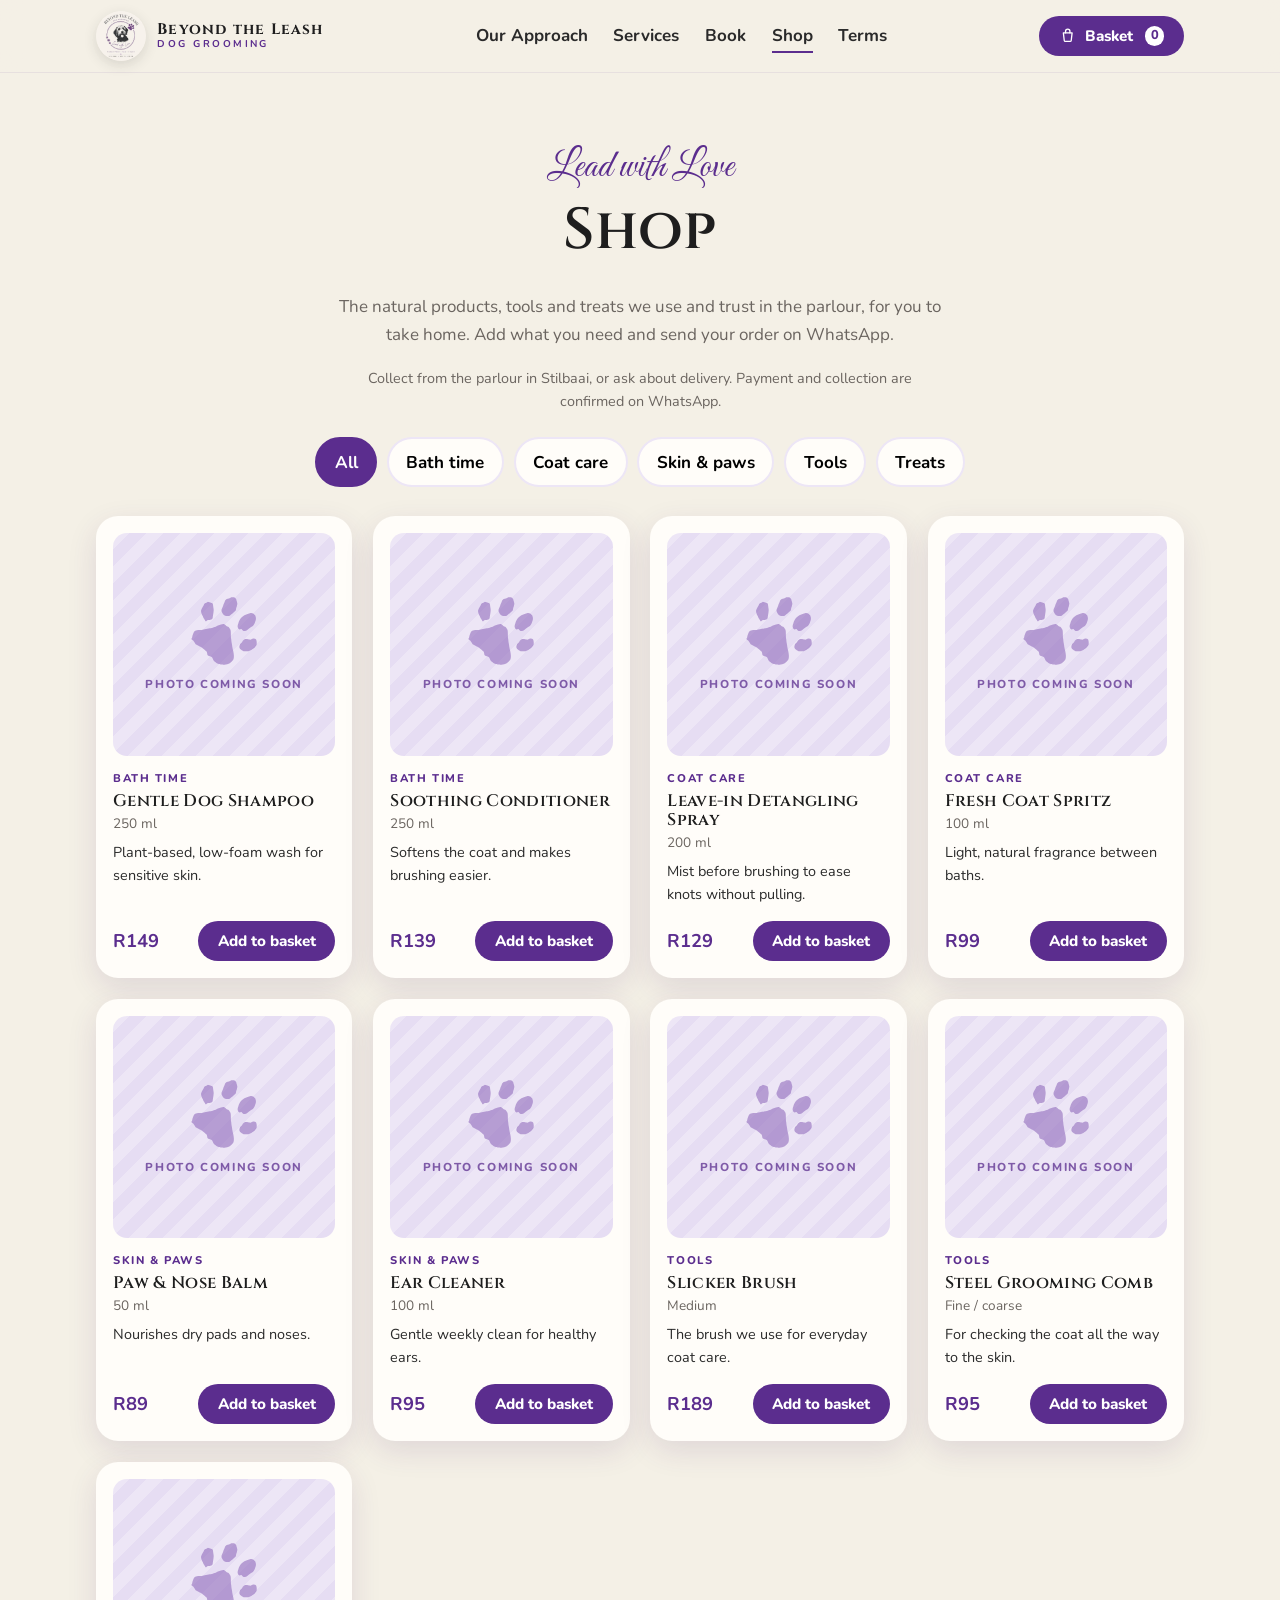
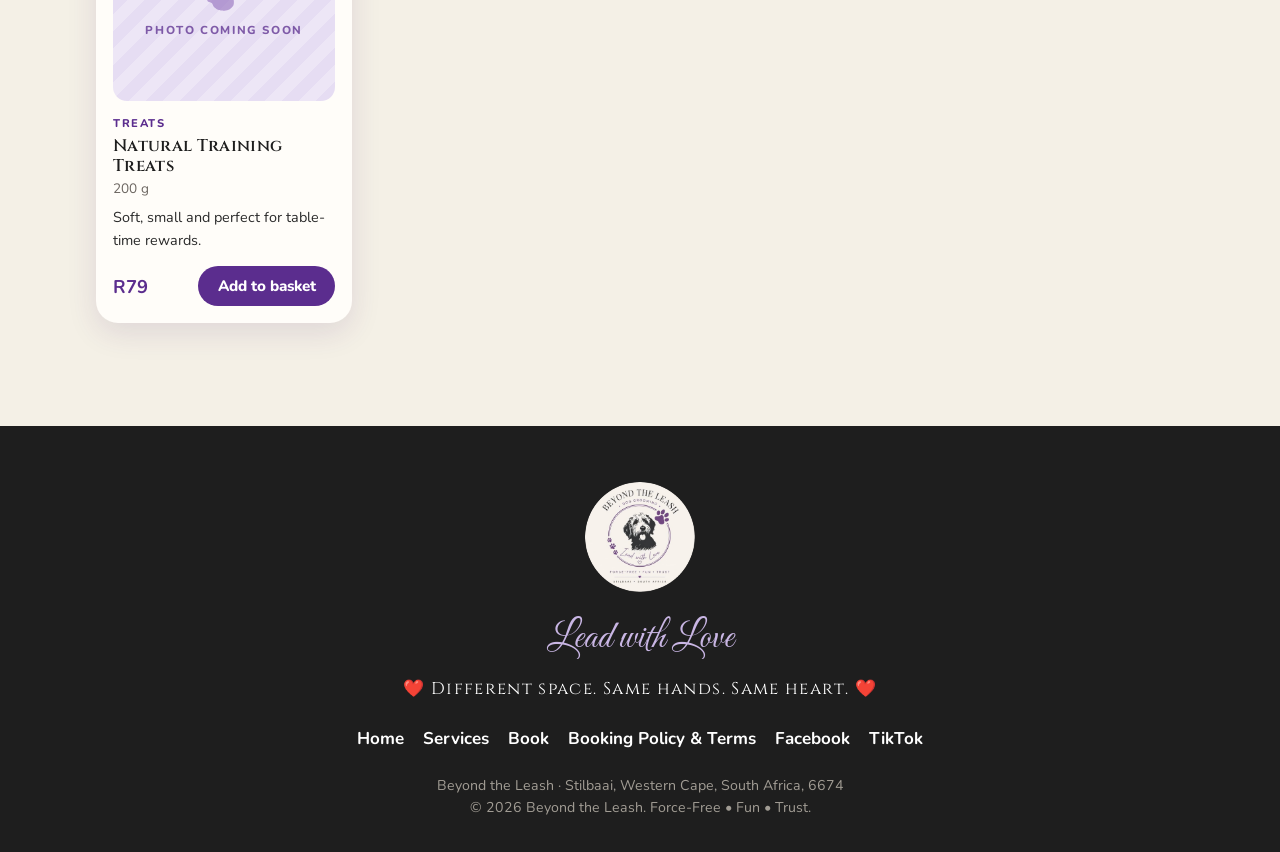
==== catalog.html @ cada65bc "Add a product catalog page with basket and WhatsApp ordering New catalog.html with category filters," ====
<!doctype html>
<html lang="en">
<head>
  <meta charset="utf-8">
  <meta name="viewport" content="width=device-width, initial-scale=1">
  <title>Shop | Beyond the Leash</title>
  <meta name="description" content="Natural grooming products, tools and treats from Beyond the Leash in Stilbaai. Order on WhatsApp.">
  <meta name="theme-color" content="#5B2D8E">
  <link rel="icon" href="assets/favicon.svg" type="image/svg+xml">
  <link rel="preconnect" href="https://fonts.googleapis.com">
  <link rel="preconnect" href="https://fonts.gstatic.com" crossorigin>
  <link href="https://fonts.googleapis.com/css2?family=Cinzel:wght@600;700&family=Great+Vibes&family=Nunito:wght@600;700;800&display=swap" rel="stylesheet">
  <link rel="stylesheet" href="css/styles.css">
</head>
<body>

<header class="site-header">
  <div class="container">
    <nav class="nav" aria-label="Main">
      <a class="brand" href="index.html">
        <img src="assets/logo.png" alt="Beyond the Leash logo" width="50" height="50">
        <span>Beyond the Leash<small>Dog Grooming</small></span>
      </a>
      <ul class="nav-links">
        <li><a href="index.html#approach">Our Approach</a></li>
        <li><a href="index.html#services">Services</a></li>
        <li><a href="index.html#book">Book</a></li>
        <li><a href="catalog.html" class="active">Shop</a></li>
        <li><a href="terms.html">Terms</a></li>
      </ul>
      <button class="btn btn-primary btn-sm nav-cta basket-btn" type="button" data-open-basket>
        <span data-icon="basket"></span> Basket <span class="count" data-basket-count>0</span>
      </button>
      <button class="nav-toggle" aria-label="Open menu" aria-expanded="false" aria-controls="mobile-menu"><span></span><span></span><span></span></button>
    </nav>
    <div class="mobile-menu" id="mobile-menu">
      <a href="index.html#approach">Our Approach</a>
      <a href="index.html#services">Services</a>
      <a href="index.html#book">Book a groom</a>
      <a href="catalog.html">Shop</a>
      <a href="terms.html">Booking Policy &amp; Terms</a>
      <a class="btn btn-wa" data-wa-link href="#">WhatsApp us</a>
    </div>
  </div>
</header>

<main>
  <section class="terms-hero">
    <div class="container">
      <span class="script">Lead with Love</span>
      <h1>Shop</h1>
      <p style="max-width:620px;margin:0 auto 1.2rem;color:var(--muted)">The natural products, tools and treats we use and trust in the parlour, for you to take home. Add what you need and send your order on WhatsApp.</p>
      <p class="shop-note" data-shop-note></p>
    </div>
  </section>

  <section class="section" style="padding-top:0" id="shop">
    <div class="container">
      <div class="chips cat-chips" id="cat-chips" role="tablist" aria-label="Categories"></div>
      <div class="products-grid" id="products-grid"></div>
    </div>
  </section>
</main>

<footer class="site-footer">
  <div class="container">
    <img src="assets/logo.png" alt="" width="110" height="110">
    <div class="script">Lead with Love</div>
    <p class="heart-line">❤️ Different space. Same hands. Same heart. ❤️</p>
    <nav aria-label="Footer">
      <a href="index.html">Home</a>
      <a href="index.html#services">Services</a>
      <a href="index.html#book">Book</a>
      <a href="terms.html">Booking Policy &amp; Terms</a>
      <a data-fb-link href="#" target="_blank" rel="noopener">Facebook</a>
      <a data-tiktok-link href="#" target="_blank" rel="noopener">TikTok</a>
    </nav>
    <small>Beyond the Leash · <span data-town></span></small>
    <small>© <span data-year></span> Beyond the Leash. Force-Free • Fun • Trust.</small>
  </div>
</footer>

<!-- Basket bar (mobile) and drawer -->
<button class="basket-bar" type="button" data-open-basket hidden>
  <span><span data-icon="basket"></span> <b data-basket-count>0</b> in basket</span>
  <span data-basket-total>R0</span>
</button>
<div class="drawer-backdrop" data-close-basket hidden></div>
<aside class="drawer" id="basket" aria-label="Your basket" hidden>
  <div class="drawer-head">
    <h3>Your basket</h3>
    <button class="btn btn-ghost btn-sm" type="button" data-close-basket aria-label="Close basket">Close</button>
  </div>
  <div class="drawer-body" id="basket-lines"></div>
  <div class="drawer-foot">
    <div class="total-row"><span>Total</span><b data-basket-total>R0</b></div>
    <p class="shop-note" data-shop-note></p>
    <a class="btn btn-wa" id="order-wa" href="#" target="_blank" rel="noopener"><span data-icon="whatsapp"></span> Order on WhatsApp</a>
    <button class="btn btn-ghost btn-sm" type="button" id="clear-basket">Empty basket</button>
  </div>
</aside>
<div class="toast" id="toast" role="status" aria-live="polite"></div>

<script src="js/data.js"></script>
<script src="js/main.js"></script>
<script src="js/catalog.js"></script>
</body>
</html>
---- css/styles.css ----
/* ==========================================================================
   Beyond the Leash - styles
   Palette and type are taken from the logo: cream, charcoal, deep purple.
   ========================================================================== */

:root {
  --cream: #F4F0E6;
  --cream-deep: #EAE3D3;
  --white: #FFFDF9;
  --charcoal: #1E1E1E;
  --ink: #2A2A2A;
  --muted: #6B6560;
  --purple: #5B2D8E;
  --purple-dark: #46216F;
  --purple-soft: #8A62B8;
  --lavender: #C9B6E4;
  --lavender-light: #EDE6F6;
  --whatsapp: #25D366;
  --whatsapp-dark: #1DA851;
  --shadow: 0 10px 30px rgba(70, 33, 111, 0.12);
  --shadow-lg: 0 24px 60px rgba(70, 33, 111, 0.18);
  --radius: 22px;
  --radius-sm: 14px;
  --font-serif: 'Cinzel', Georgia, serif;
  --font-script: 'Great Vibes', cursive;
  --font-body: 'Nunito', system-ui, sans-serif;
  --gutter: 16px;
  --max: 1120px;
}

*, *::before, *::after { box-sizing: border-box; }
html { scroll-behavior: smooth; -webkit-text-size-adjust: 100%; }
body {
  margin: 0;
  background: var(--cream);
  color: var(--ink);
  font-family: var(--font-body);
  font-size: 17px;
  line-height: 1.6;
  overflow-x: hidden;
}
img { max-width: 100%; display: block; }
a { color: var(--purple); }
button { font: inherit; cursor: pointer; }
input, select, textarea { font: inherit; }
:focus-visible { outline: 3px solid var(--purple-soft); outline-offset: 3px; border-radius: 6px; }
.sr-only { position: absolute; width: 1px; height: 1px; padding: 0; margin: -1px; overflow: hidden; clip: rect(0,0,0,0); white-space: nowrap; border: 0; }

h1, h2, h3, h4 { font-family: var(--font-serif); color: var(--charcoal); line-height: 1.15; margin: 0 0 .5em; font-weight: 600; letter-spacing: .02em; }
h1 { font-size: clamp(2rem, 5.5vw, 3.6rem); }
h2 { font-size: clamp(1.6rem, 3.6vw, 2.4rem); }
h3 { font-size: 1.25rem; }
p { margin: 0 0 1em; }
.script { font-family: var(--font-script); color: var(--purple); font-weight: 400; letter-spacing: 0; }
.eyebrow { display: inline-flex; align-items: center; gap: .5rem; text-transform: uppercase; letter-spacing: .18em; font-size: .78rem; font-weight: 800; color: var(--purple); margin-bottom: .75rem; }
.eyebrow::before { content: ''; width: 18px; height: 18px; background: url("data:image/svg+xml,%3Csvg xmlns='http://www.w3.org/2000/svg' viewBox='0 0 64 64'%3E%3Cpath fill='%235B2D8E' d='M31.1 61.9C31.0 61.9 30.3 61.8 29.3 61.8C27.8 61.7 27.6 61.6 26.8 61.2C25.8 60.8 24.9 60.1 23.6 59.0C22.8 58.3 22.7 58.1 22.2 57.1C21.9 56.4 21.6 55.7 21.3 55.4C20.8 54.9 20.7 54.8 19.4 54.4C17.3 53.8 17.3 53.8 17.0 51.8C16.9 51.2 16.7 50.6 16.7 50.4C16.6 50.3 16.3 50.0 15.9 49.7C15.5 49.5 15.2 49.1 15.1 49.0C15.1 48.9 14.5 48.4 13.9 47.9C13.3 47.5 12.6 46.9 12.3 46.6C12.1 46.4 11.5 46.1 11.1 45.9C10.7 45.8 10.1 45.5 9.7 45.3C9.3 45.0 8.5 44.6 8.0 44.4C6.8 43.8 6.9 43.8 5.1 41.0C4.8 40.5 4.5 40.3 3.9 39.9C2.9 39.4 2.9 39.2 3.3 38.5C3.5 38.2 3.7 37.7 3.8 37.0C3.9 36.4 4.3 35.3 4.6 34.5C5.7 31.7 6.5 31.3 10.4 31.2C11.7 31.2 12.2 31.1 12.7 30.9C13.4 30.7 18.3 29.7 20.2 29.5C20.7 29.4 21.5 29.2 22.0 29.0C22.5 28.8 23.3 28.6 23.8 28.4C24.4 28.3 24.9 28.1 25.3 27.8C26.1 27.3 27.0 26.9 28.0 26.7C28.4 26.6 29.0 26.3 29.3 26.2C30.0 25.8 31.1 25.6 31.7 25.7C31.9 25.8 32.3 26.0 32.7 26.3C34.0 27.5 34.4 27.8 35.0 28.1C36.1 28.5 36.0 28.4 37.5 30.4C38.0 31.1 38.1 32.1 38.1 35.1C38.1 37.1 38.2 38.1 38.3 38.6C38.4 39.0 38.5 39.6 38.5 39.9C38.5 40.2 38.6 41.0 38.7 41.7C38.8 42.3 39.1 43.7 39.2 44.7C39.3 45.7 39.6 47.3 39.8 48.2C40.5 50.9 40.8 52.7 40.8 54.4C40.8 56.8 40.3 57.8 38.7 59.4C37.6 60.5 36.8 60.9 34.9 61.5C34.0 61.8 33.3 61.9 32.4 62.0C31.7 62.0 31.1 62.0 31.1 61.9ZM49.4 49.9C48.7 49.7 46.9 48.6 46.4 48.0C45.6 47.1 45.5 46.3 45.8 45.0C46.2 43.7 46.5 43.1 47.2 42.7C47.7 42.3 47.9 42.1 48.2 41.5C48.6 40.7 49.6 39.6 50.3 39.3C50.8 39.0 52.2 39.0 52.7 39.2C52.8 39.3 53.5 39.5 54.1 39.5C54.7 39.5 55.4 39.6 55.6 39.7C55.9 39.7 56.0 39.7 56.4 39.4C57.1 38.8 58.0 38.6 59.3 38.9C60.6 39.2 61.0 39.9 61.1 42.3C61.1 43.8 61.1 44.0 60.9 44.5C60.5 45.4 59.2 46.9 58.2 47.6C57.8 47.9 57.0 48.4 56.6 48.7C55.7 49.2 54.8 49.7 53.9 49.9C52.9 50.1 50.0 50.1 49.4 49.9ZM49.5 31.9C49.3 31.8 48.7 31.4 48.3 31.0C47.9 30.6 47.5 30.3 47.4 30.3C47.3 30.3 47.0 30.4 46.7 30.5C45.9 30.7 45.4 30.6 44.8 29.9C44.3 29.3 44.1 28.7 44.1 28.1C44.1 27.5 44.3 26.3 44.6 25.6C44.8 25.2 45.0 24.6 45.0 24.3C45.2 23.4 46.8 20.7 47.3 20.3C47.6 20.0 48.0 19.7 48.3 19.4C49.6 18.3 50.7 17.6 51.8 17.3C52.4 17.1 53.5 16.7 54.3 16.4C55.5 15.9 55.8 15.9 56.3 15.9C57.5 16.0 59.2 17.1 59.7 18.1C60.5 19.7 60.6 21.5 60.1 22.6C60.0 23.0 59.7 23.7 59.6 24.2C59.2 25.7 58.0 27.5 56.9 28.1C55.6 29.0 53.4 30.5 52.7 31.0C51.9 31.6 50.9 32.1 50.2 32.1C50.0 32.1 49.7 32.0 49.5 31.9ZM15.5 23.3C15.4 23.2 15.2 22.9 15.1 22.5C14.9 22.1 14.6 21.6 14.5 21.3C14.3 21.1 13.9 20.4 13.6 19.9C13.4 19.4 13.0 18.6 12.8 18.3C12.1 17.1 11.7 15.5 11.6 14.5C11.6 13.6 11.7 13.5 12.1 12.4C12.4 11.8 12.9 10.8 13.3 10.2C13.7 9.7 14.1 8.9 14.2 8.5C14.5 7.8 14.6 7.7 15.7 7.2C16.1 7.1 16.7 6.7 17.0 6.5C17.3 6.2 17.6 6.0 17.7 6.0C17.9 6.0 20.2 6.8 21.6 7.3C22.1 7.5 22.2 7.8 22.3 9.4C22.4 10.2 22.6 11.4 22.7 12.1C22.9 13.4 22.9 14.4 22.3 17.8C22.2 18.7 22.0 19.7 22.0 20.0C22.0 20.6 21.7 21.2 21.2 21.6C20.6 22.0 19.4 22.3 18.5 22.3C17.4 22.3 16.9 22.5 16.5 23.0C16.1 23.4 15.8 23.5 15.5 23.3ZM33.0 18.4C32.5 18.2 31.9 18.0 31.8 17.8C31.2 17.2 30.3 15.7 30.0 14.9C29.6 13.6 29.7 12.8 30.4 11.5C30.7 10.8 31.1 9.9 31.3 9.3C31.4 8.7 31.8 7.9 32.0 7.6C32.2 7.2 32.5 6.4 32.7 5.8C32.9 5.0 33.1 4.7 33.4 4.4C34.1 3.7 34.6 3.4 35.4 3.3C35.9 3.2 36.6 2.9 37.4 2.6C38.5 2.0 38.5 2.0 39.8 2.0C41.0 2.0 41.1 2.0 41.7 2.4C42.4 2.8 43.0 3.7 43.0 4.3C43.0 4.5 43.1 5.0 43.3 5.4C43.4 5.8 43.6 6.4 43.7 6.9C43.9 7.6 43.9 7.8 43.6 9.1C43.4 9.9 43.2 10.9 43.0 11.2C42.9 11.6 42.7 12.2 42.7 12.6C42.6 13.0 42.5 13.5 42.4 13.7C42.3 13.8 41.7 14.4 41.0 15.0C40.4 15.5 39.3 16.5 38.6 17.2C37.3 18.5 37.3 18.5 36.5 18.6C35.3 18.8 34.1 18.8 33.0 18.4Z'/%3E%3C/svg%3E") center/contain no-repeat; }

.container { width: 100%; max-width: var(--max); margin: 0 auto; padding: 0 var(--gutter); }
.section { padding: clamp(3.5rem, 8vw, 6.5rem) 0; position: relative; }
.section-head { text-align: center; max-width: 640px; margin: 0 auto 2.5rem; }
.section-head p { color: var(--muted); font-size: 1.05rem; }
.alt { background: var(--white); }
.lav { background: linear-gradient(180deg, var(--lavender-light), var(--cream)); }

/* Buttons */
.btn {
  display: inline-flex; align-items: center; justify-content: center; gap: .55rem;
  padding: .9rem 1.6rem; border-radius: 999px; border: 2px solid transparent;
  font-weight: 800; text-decoration: none; transition: transform .2s, box-shadow .2s, background .2s, color .2s;
  min-height: 48px; line-height: 1.2;
}
.btn:hover { transform: translateY(-2px); box-shadow: var(--shadow); }
.btn:active { transform: translateY(0); }
.btn-primary { background: var(--purple); color: #fff; }
.btn-primary:hover { background: var(--purple-dark); }
.btn-outline { background: transparent; color: var(--purple); border-color: var(--purple); }
.btn-outline:hover { background: var(--lavender-light); }
.btn-wa { background: var(--whatsapp); color: #fff; }
.btn-wa:hover { background: var(--whatsapp-dark); }
.btn-ghost { background: transparent; color: var(--muted); }
.btn-ghost:hover { color: var(--purple); box-shadow: none; background: var(--lavender-light); }
.btn-sm { padding: .55rem 1.1rem; min-height: 40px; font-size: .95rem; }
.btn[disabled] { opacity: .5; cursor: not-allowed; transform: none; box-shadow: none; }
.btn svg { width: 1.15em; height: 1.15em; flex: none; }

/* Header */
.site-header {
  position: sticky; top: 0; z-index: 50;
  background: rgba(244, 240, 230, .88); backdrop-filter: blur(12px); -webkit-backdrop-filter: blur(12px);
  border-bottom: 1px solid rgba(91, 45, 142, .08);
}
.nav { display: flex; align-items: center; justify-content: space-between; gap: 1rem; min-height: 72px; }
.brand { display: flex; align-items: center; gap: .7rem; text-decoration: none; color: var(--charcoal); }
.brand img { width: 50px; height: 50px; border-radius: 50%; box-shadow: 0 4px 14px rgba(0,0,0,.12); }
.brand span { font-family: var(--font-serif); font-weight: 700; font-size: .95rem; letter-spacing: .08em; line-height: 1.1; }
.brand small { display: block; font-family: var(--font-body); font-weight: 700; font-size: .62rem; letter-spacing: .25em; color: var(--purple); text-transform: uppercase; }
.nav-links { display: none; align-items: center; gap: 1.6rem; list-style: none; margin: 0; padding: 0; }
.nav-links a { text-decoration: none; color: var(--ink); font-weight: 700; position: relative; padding: .25rem 0; }
.nav-links a::after { content: ''; position: absolute; left: 0; right: 100%; bottom: -2px; height: 2px; background: var(--purple); transition: right .25s; }
.nav-links a:hover::after, .nav-links a.active::after { right: 0; }
.nav-cta { display: none; }
.nav-toggle { display: inline-flex; flex-direction: column; justify-content: center; gap: 5px; width: 48px; height: 48px; padding: 0 12px; border: 0; background: transparent; border-radius: 12px; }
.nav-toggle span { height: 3px; border-radius: 3px; background: var(--purple); transition: transform .25s, opacity .25s; }
.nav-toggle[aria-expanded="true"] span:nth-child(1) { transform: translateY(8px) rotate(45deg); }
.nav-toggle[aria-expanded="true"] span:nth-child(2) { opacity: 0; }
.nav-toggle[aria-expanded="true"] span:nth-child(3) { transform: translateY(-8px) rotate(-45deg); }
.mobile-menu { display: none; padding: .5rem 0 1.25rem; }
.mobile-menu.open { display: block; }
.mobile-menu a { display: block; padding: .8rem .25rem; text-decoration: none; color: var(--ink); font-weight: 700; border-bottom: 1px solid rgba(91,45,142,.08); }
.mobile-menu .btn { margin-top: 1rem; width: 100%; }
@media (min-width: 900px) {
  .nav-links { display: flex; }
  .nav-cta { display: inline-flex; }
  .nav-toggle, .mobile-menu { display: none !important; }
}

/* Hero */
.hero { position: relative; overflow: hidden; padding: clamp(3rem, 8vw, 6rem) 0 clamp(4rem, 9vw, 7rem); min-height: 70vh; display: flex; align-items: center; }
.hero-bg { position: absolute; inset: 0; pointer-events: none; overflow: hidden; }
.hero-bg .blob { position: absolute; border-radius: 50%; filter: blur(60px); opacity: .55; }
.hero-bg .blob-1 { width: 420px; height: 420px; background: var(--lavender); top: -120px; right: -80px; }
.hero-bg .blob-2 { width: 320px; height: 320px; background: #E9DFF5; bottom: -100px; left: -60px; }
.float-paw { position: absolute; width: 38px; height: 38px; opacity: 0; color: var(--purple); animation: floatUp linear infinite; }
@keyframes floatUp {
  0% { transform: translateY(40px) rotate(-10deg) scale(.8); opacity: 0; }
  15% { opacity: .22; }
  85% { opacity: .22; }
  100% { transform: translateY(-110vh) rotate(25deg) scale(1.1); opacity: 0; }
}
.hero-grid { display: grid; gap: 2.5rem; align-items: center; position: relative; }
@keyframes bob { 0%, 100% { transform: translateY(0); } 50% { transform: translateY(-12px); } }
@keyframes wiggle { 0%, 100% { transform: rotate(0); } 25% { transform: rotate(-6deg) scale(1.04); } 75% { transform: rotate(6deg) scale(1.04); } }
.hero-copy { text-align: center; }
.hero-copy .script { font-size: clamp(2.2rem, 6vw, 3.4rem); display: block; margin-bottom: .2rem; }
.hero-copy h1 { margin-bottom: 1rem; }
.hero-copy p.lead { font-size: 1.15rem; color: var(--muted); max-width: 520px; margin: 0 auto 1.6rem; }
.pills { display: flex; flex-wrap: wrap; justify-content: center; gap: .5rem; margin-bottom: 1.8rem; }
.pill { display: inline-flex; align-items: center; gap: .4rem; padding: .4rem .9rem; border-radius: 999px; background: var(--white); border: 1.5px solid var(--lavender); font-size: .82rem; font-weight: 800; letter-spacing: .12em; text-transform: uppercase; color: var(--purple); }
.hero-actions { display: flex; flex-wrap: wrap; gap: .8rem; justify-content: center; }
.hero-grid { max-width: 760px; margin: 0 auto; }

/* Paw trail */
.paw-print { position: fixed; width: 26px; height: 26px; pointer-events: none; z-index: 40; color: var(--purple); opacity: .55; animation: pawFade 1.4s ease-out forwards; }
@keyframes pawFade { 0% { transform: scale(.5); opacity: .6; } 20% { transform: scale(1); } 100% { transform: scale(1.1); opacity: 0; } }

/* Marquee */
.marquee { overflow: hidden; background: var(--purple); color: #fff; padding: .9rem 0; }
.marquee-track { display: flex; gap: 3rem; white-space: nowrap; width: max-content; animation: marquee 40s linear infinite; font-weight: 800; letter-spacing: .2em; text-transform: uppercase; font-size: .8rem; }
.marquee-track span { display: inline-flex; align-items: center; gap: 3rem; }
.marquee-track i { font-style: normal; opacity: .6; }
@keyframes marquee { to { transform: translateX(-50%); } }

/* Approach flip cards */
.grid-3 { display: grid; gap: 1.4rem; }
@media (min-width: 720px) { .grid-3 { grid-template-columns: repeat(3, 1fr); } }
.flip { perspective: 1200px; min-height: 290px; }
.flip-inner { position: relative; width: 100%; height: 100%; min-height: 290px; transition: transform .7s cubic-bezier(.2,.8,.2,1); transform-style: preserve-3d; }
.flip:hover .flip-inner, .flip:focus-within .flip-inner, .flip.flipped .flip-inner { transform: rotateY(180deg); }
.flip-face { position: absolute; inset: 0; backface-visibility: hidden; -webkit-backface-visibility: hidden; border-radius: var(--radius); padding: 2rem 1.6rem; display: flex; flex-direction: column; align-items: center; justify-content: center; text-align: center; box-shadow: var(--shadow); }
.flip-front { background: var(--white); border: 1.5px solid var(--lavender-light); }
.flip-back { background: var(--purple); color: #fff; transform: rotateY(180deg); }
.flip-back h3 { color: #fff; }
.flip-front .big { font-size: 3rem; margin-bottom: .6rem; }
.flip-front .hint { color: var(--muted); font-size: .85rem; margin: .6rem 0 0; }
.flip button { position: absolute; inset: 0; opacity: 0; border: 0; background: transparent; cursor: pointer; }

/* Services */
.services-grid { display: grid; gap: 1.3rem; }
@media (min-width: 640px) { .services-grid { grid-template-columns: repeat(2, 1fr); } }
@media (min-width: 1000px) { .services-grid { grid-template-columns: repeat(3, 1fr); } }
.card { background: var(--white); border-radius: var(--radius); padding: 1.6rem; box-shadow: var(--shadow); border: 1.5px solid transparent; transition: transform .25s, border-color .25s, box-shadow .25s; position: relative; }
.card:hover { transform: translateY(-6px); border-color: var(--lavender); box-shadow: var(--shadow-lg); }
.service-card .icon { width: 56px; height: 56px; border-radius: 16px; background: var(--lavender-light); display: grid; place-items: center; color: var(--purple); margin-bottom: 1rem; transition: transform .3s; }
.service-card:hover .icon { transform: rotate(-8deg) scale(1.08); }
.service-card .icon svg { width: 30px; height: 30px; }
.service-card ul { padding-left: 0; list-style: none; margin: .6rem 0 1rem; color: var(--muted); font-size: .95rem; }
.service-card li { padding-left: 1.4rem; position: relative; margin: .25rem 0; }
.service-card li::before { content: ''; position: absolute; left: 0; top: .4rem; width: 13px; height: 13px; background: url("data:image/svg+xml,%3Csvg xmlns='http://www.w3.org/2000/svg' viewBox='0 0 64 64'%3E%3Cpath fill='%238A62B8' d='M31.1 61.9C31.0 61.9 30.3 61.8 29.3 61.8C27.8 61.7 27.6 61.6 26.8 61.2C25.8 60.8 24.9 60.1 23.6 59.0C22.8 58.3 22.7 58.1 22.2 57.1C21.9 56.4 21.6 55.7 21.3 55.4C20.8 54.9 20.7 54.8 19.4 54.4C17.3 53.8 17.3 53.8 17.0 51.8C16.9 51.2 16.7 50.6 16.7 50.4C16.6 50.3 16.3 50.0 15.9 49.7C15.5 49.5 15.2 49.1 15.1 49.0C15.1 48.9 14.5 48.4 13.9 47.9C13.3 47.5 12.6 46.9 12.3 46.6C12.1 46.4 11.5 46.1 11.1 45.9C10.7 45.8 10.1 45.5 9.7 45.3C9.3 45.0 8.5 44.6 8.0 44.4C6.8 43.8 6.9 43.8 5.1 41.0C4.8 40.5 4.5 40.3 3.9 39.9C2.9 39.4 2.9 39.2 3.3 38.5C3.5 38.2 3.7 37.7 3.8 37.0C3.9 36.4 4.3 35.3 4.6 34.5C5.7 31.7 6.5 31.3 10.4 31.2C11.7 31.2 12.2 31.1 12.7 30.9C13.4 30.7 18.3 29.7 20.2 29.5C20.7 29.4 21.5 29.2 22.0 29.0C22.5 28.8 23.3 28.6 23.8 28.4C24.4 28.3 24.9 28.1 25.3 27.8C26.1 27.3 27.0 26.9 28.0 26.7C28.4 26.6 29.0 26.3 29.3 26.2C30.0 25.8 31.1 25.6 31.7 25.7C31.9 25.8 32.3 26.0 32.7 26.3C34.0 27.5 34.4 27.8 35.0 28.1C36.1 28.5 36.0 28.4 37.5 30.4C38.0 31.1 38.1 32.1 38.1 35.1C38.1 37.1 38.2 38.1 38.3 38.6C38.4 39.0 38.5 39.6 38.5 39.9C38.5 40.2 38.6 41.0 38.7 41.7C38.8 42.3 39.1 43.7 39.2 44.7C39.3 45.7 39.6 47.3 39.8 48.2C40.5 50.9 40.8 52.7 40.8 54.4C40.8 56.8 40.3 57.8 38.7 59.4C37.6 60.5 36.8 60.9 34.9 61.5C34.0 61.8 33.3 61.9 32.4 62.0C31.7 62.0 31.1 62.0 31.1 61.9ZM49.4 49.9C48.7 49.7 46.9 48.6 46.4 48.0C45.6 47.1 45.5 46.3 45.8 45.0C46.2 43.7 46.5 43.1 47.2 42.7C47.7 42.3 47.9 42.1 48.2 41.5C48.6 40.7 49.6 39.6 50.3 39.3C50.8 39.0 52.2 39.0 52.7 39.2C52.8 39.3 53.5 39.5 54.1 39.5C54.7 39.5 55.4 39.6 55.6 39.7C55.9 39.7 56.0 39.7 56.4 39.4C57.1 38.8 58.0 38.6 59.3 38.9C60.6 39.2 61.0 39.9 61.1 42.3C61.1 43.8 61.1 44.0 60.9 44.5C60.5 45.4 59.2 46.9 58.2 47.6C57.8 47.9 57.0 48.4 56.6 48.7C55.7 49.2 54.8 49.7 53.9 49.9C52.9 50.1 50.0 50.1 49.4 49.9ZM49.5 31.9C49.3 31.8 48.7 31.4 48.3 31.0C47.9 30.6 47.5 30.3 47.4 30.3C47.3 30.3 47.0 30.4 46.7 30.5C45.9 30.7 45.4 30.6 44.8 29.9C44.3 29.3 44.1 28.7 44.1 28.1C44.1 27.5 44.3 26.3 44.6 25.6C44.8 25.2 45.0 24.6 45.0 24.3C45.2 23.4 46.8 20.7 47.3 20.3C47.6 20.0 48.0 19.7 48.3 19.4C49.6 18.3 50.7 17.6 51.8 17.3C52.4 17.1 53.5 16.7 54.3 16.4C55.5 15.9 55.8 15.9 56.3 15.9C57.5 16.0 59.2 17.1 59.7 18.1C60.5 19.7 60.6 21.5 60.1 22.6C60.0 23.0 59.7 23.7 59.6 24.2C59.2 25.7 58.0 27.5 56.9 28.1C55.6 29.0 53.4 30.5 52.7 31.0C51.9 31.6 50.9 32.1 50.2 32.1C50.0 32.1 49.7 32.0 49.5 31.9ZM15.5 23.3C15.4 23.2 15.2 22.9 15.1 22.5C14.9 22.1 14.6 21.6 14.5 21.3C14.3 21.1 13.9 20.4 13.6 19.9C13.4 19.4 13.0 18.6 12.8 18.3C12.1 17.1 11.7 15.5 11.6 14.5C11.6 13.6 11.7 13.5 12.1 12.4C12.4 11.8 12.9 10.8 13.3 10.2C13.7 9.7 14.1 8.9 14.2 8.5C14.5 7.8 14.6 7.7 15.7 7.2C16.1 7.1 16.7 6.7 17.0 6.5C17.3 6.2 17.6 6.0 17.7 6.0C17.9 6.0 20.2 6.8 21.6 7.3C22.1 7.5 22.2 7.8 22.3 9.4C22.4 10.2 22.6 11.4 22.7 12.1C22.9 13.4 22.9 14.4 22.3 17.8C22.2 18.7 22.0 19.7 22.0 20.0C22.0 20.6 21.7 21.2 21.2 21.6C20.6 22.0 19.4 22.3 18.5 22.3C17.4 22.3 16.9 22.5 16.5 23.0C16.1 23.4 15.8 23.5 15.5 23.3ZM33.0 18.4C32.5 18.2 31.9 18.0 31.8 17.8C31.2 17.2 30.3 15.7 30.0 14.9C29.6 13.6 29.7 12.8 30.4 11.5C30.7 10.8 31.1 9.9 31.3 9.3C31.4 8.7 31.8 7.9 32.0 7.6C32.2 7.2 32.5 6.4 32.7 5.8C32.9 5.0 33.1 4.7 33.4 4.4C34.1 3.7 34.6 3.4 35.4 3.3C35.9 3.2 36.6 2.9 37.4 2.6C38.5 2.0 38.5 2.0 39.8 2.0C41.0 2.0 41.1 2.0 41.7 2.4C42.4 2.8 43.0 3.7 43.0 4.3C43.0 4.5 43.1 5.0 43.3 5.4C43.4 5.8 43.6 6.4 43.7 6.9C43.9 7.6 43.9 7.8 43.6 9.1C43.4 9.9 43.2 10.9 43.0 11.2C42.9 11.6 42.7 12.2 42.7 12.6C42.6 13.0 42.5 13.5 42.4 13.7C42.3 13.8 41.7 14.4 41.0 15.0C40.4 15.5 39.3 16.5 38.6 17.2C37.3 18.5 37.3 18.5 36.5 18.6C35.3 18.8 34.1 18.8 33.0 18.4Z'/%3E%3C/svg%3E") center/contain no-repeat; }
.service-card .quote { display: inline-block; padding: .3rem .8rem; border-radius: 999px; background: var(--lavender-light); color: var(--purple); font-weight: 800; font-size: .8rem; letter-spacing: .08em; text-transform: uppercase; margin-bottom: .5rem; }
.service-card .note { font-size: .88rem; color: var(--muted); margin: 0 0 1rem; }
.service-card .training-tag { position: absolute; top: 1rem; right: 1rem; background: var(--purple); color: #fff; font-size: .7rem; letter-spacing: .15em; text-transform: uppercase; font-weight: 800; padding: .3rem .7rem; border-radius: 999px; }
.service-card .btn { width: 100%; }

/* Quiz */
.quiz { max-width: 720px; margin: 0 auto; background: var(--white); border-radius: var(--radius); box-shadow: var(--shadow-lg); padding: clamp(1.4rem, 4vw, 2.6rem); position: relative; overflow: hidden; }
.quiz-progress { display: flex; gap: .4rem; margin-bottom: 1.4rem; }
.quiz-progress span { flex: 1; height: 8px; border-radius: 999px; background: var(--lavender-light); transition: background .3s; }
.quiz-progress span.done { background: var(--purple); }
.quiz h3 { font-size: 1.5rem; text-align: center; }
.option-grid { display: grid; gap: .8rem; margin-top: 1.2rem; }
@media (min-width: 560px) { .option-grid { grid-template-columns: repeat(2, 1fr); } }
.option { display: flex; align-items: center; gap: .9rem; padding: 1rem 1.1rem; border-radius: var(--radius-sm); border: 2px solid var(--lavender-light); background: var(--white); text-align: left; transition: transform .2s, border-color .2s, background .2s; min-height: 64px; }
.option:hover { transform: translateY(-3px); border-color: var(--purple-soft); background: var(--lavender-light); }
.option[aria-pressed="true"], .option.selected { border-color: var(--purple); background: var(--lavender-light); }
.option .emoji { font-size: 1.7rem; flex: none; }
.option b { font-weight: 800; }
.quiz-result { text-align: center; }
.quiz-result .badge { font-size: 3.2rem; margin-bottom: .4rem; }
.quiz-result p.tip { background: var(--lavender-light); padding: 1rem 1.2rem; border-radius: var(--radius-sm); color: var(--ink); }
.quiz-actions { display: flex; flex-wrap: wrap; justify-content: center; gap: .8rem; margin-top: 1.2rem; }
.quiz-nav { display: flex; justify-content: space-between; margin-top: 1.2rem; }
.fade-in { animation: fadeIn .4s ease-out both; }
@keyframes fadeIn { from { opacity: 0; transform: translateY(12px); } to { opacity: 1; transform: none; } }

/* Natural strip */
.badges { display: grid; gap: 1.2rem; grid-template-columns: repeat(2, 1fr); }
@media (min-width: 760px) { .badges { grid-template-columns: repeat(5, 1fr); } }
.badge-item { text-align: center; }
.badge-item .ring { width: 78px; height: 78px; margin: 0 auto .7rem; border-radius: 50%; border: 2.5px solid var(--purple); display: grid; place-items: center; color: var(--purple); background: var(--white); transition: transform .3s, background .3s, color .3s; }
.badge-item:hover .ring { transform: scale(1.08) rotate(-6deg); background: var(--purple); color: #fff; }
.badge-item .ring svg { width: 36px; height: 36px; }
.badge-item h4 { font-family: var(--font-body); text-transform: uppercase; letter-spacing: .08em; font-size: .8rem; color: var(--purple); margin-bottom: .2rem; }
.badge-item p { font-size: .85rem; color: var(--muted); margin: 0; }

/* Checklist */
.checklist { max-width: 640px; margin: 0 auto; background: var(--white); border-radius: var(--radius); box-shadow: var(--shadow); padding: clamp(1.3rem, 4vw, 2.2rem); }
.check-item { display: flex; align-items: flex-start; gap: .9rem; padding: .8rem .4rem; border-bottom: 1px dashed var(--lavender); cursor: pointer; }
.check-item:last-of-type { border-bottom: 0; }
.check-item input { position: absolute; opacity: 0; width: 0; height: 0; }
.check-item .box { flex: none; width: 28px; height: 28px; border-radius: 9px; border: 2px solid var(--purple); display: grid; place-items: center; color: #fff; transition: background .2s, transform .2s; margin-top: .1rem; }
.check-item .box svg { width: 16px; height: 16px; opacity: 0; transform: scale(.4); transition: all .2s; }
.check-item input:checked + .box { background: var(--purple); transform: scale(1.05); }
.check-item input:checked + .box svg { opacity: 1; transform: scale(1); }
.check-item input:checked ~ span { color: var(--muted); text-decoration: line-through; }
.check-item input:focus-visible + .box { outline: 3px solid var(--purple-soft); outline-offset: 2px; }
.check-progress { display: flex; align-items: center; gap: 1rem; margin-top: 1.2rem; font-weight: 800; color: var(--purple); }
.check-progress .bar { flex: 1; height: 10px; border-radius: 999px; background: var(--lavender-light); overflow: hidden; }
.check-progress .bar i { display: block; height: 100%; width: 0; background: linear-gradient(90deg, var(--purple-soft), var(--purple)); transition: width .4s; }
.check-done { text-align: center; margin-top: 1rem; font-weight: 800; color: var(--purple); display: none; }
.check-done.show { display: block; animation: fadeIn .4s both; }

/* Social proof */
.proof { display: grid; gap: 1.2rem; }
@media (min-width: 760px) { .proof { grid-template-columns: repeat(4, 1fr); } }
.proof .card { text-align: center; padding: 1.6rem 1.2rem; text-decoration: none; color: inherit; display: block; }
.proof .big { font-size: 2.2rem; line-height: 1; margin-bottom: .4rem; }
.proof b { display: block; color: var(--purple); font-size: 1.05rem; }
.proof small { color: var(--muted); }
.stars { color: #F2B705; letter-spacing: .1em; font-size: 1.1rem; }

/* Booking wizard */
.wizard { max-width: 760px; margin: 0 auto; background: var(--white); border-radius: var(--radius); box-shadow: var(--shadow-lg); padding: clamp(1.3rem, 4vw, 2.6rem); }
.steps { display: flex; justify-content: space-between; align-items: center; margin-bottom: 1.8rem; position: relative; }
.steps::before { content: ''; position: absolute; left: 20px; right: 20px; top: 20px; height: 4px; background: var(--lavender-light); border-radius: 999px; z-index: 0; }
.steps .line { position: absolute; left: 20px; top: 20px; height: 4px; background: var(--purple); border-radius: 999px; z-index: 0; transition: width .4s; width: 0; }
.step-dot { position: relative; z-index: 1; width: 40px; height: 40px; border-radius: 50%; background: var(--white); border: 3px solid var(--lavender-light); display: grid; place-items: center; color: var(--lavender); transition: all .3s; }
.step-dot svg { width: 20px; height: 20px; }
.step-dot.active { border-color: var(--purple); color: var(--purple); transform: scale(1.15); box-shadow: 0 0 0 6px var(--lavender-light); }
.step-dot.done { background: var(--purple); border-color: var(--purple); color: #fff; }
.step-label { text-align: center; font-size: .8rem; font-weight: 800; letter-spacing: .12em; text-transform: uppercase; color: var(--purple); margin-bottom: .3rem; }
.panel { display: none; }
.panel.active { display: block; animation: fadeIn .35s both; }
.panel h3 { font-size: 1.5rem; }
.field { margin-bottom: 1.1rem; }
.field label { display: block; font-weight: 800; margin-bottom: .35rem; font-size: .95rem; }
.field label .opt { font-weight: 600; color: var(--muted); font-size: .85rem; }
.field input[type="text"], .field input[type="tel"], .field input[type="date"], .field input[type="email"], .field select, .field textarea {
  width: 100%; padding: .85rem 1rem; border-radius: var(--radius-sm); border: 2px solid var(--lavender-light); background: var(--cream); transition: border-color .2s, background .2s; min-height: 50px;
}
.field input:focus, .field select:focus, .field textarea:focus { outline: none; border-color: var(--purple); background: #fff; }
.field.invalid input, .field.invalid select, .field.invalid textarea { border-color: #C0392B; }
.field .error { color: #C0392B; font-size: .85rem; font-weight: 700; margin-top: .3rem; display: none; }
.field.invalid .error { display: block; }
.row-2 { display: grid; gap: 1rem; }
@media (min-width: 560px) { .row-2 { grid-template-columns: 1fr 1fr; } }
.chips { display: flex; flex-wrap: wrap; gap: .6rem; }
.chip { padding: .6rem 1.1rem; border-radius: 999px; border: 2px solid var(--lavender-light); background: var(--white); font-weight: 700; transition: all .2s; min-height: 44px; }
.chip:hover { border-color: var(--purple-soft); }
.chip[aria-pressed="true"] { background: var(--purple); color: #fff; border-color: var(--purple); }
.service-pick { display: grid; gap: .7rem; }
@media (min-width: 560px) { .service-pick { grid-template-columns: 1fr 1fr; } }
.service-pick .option { flex-direction: column; align-items: flex-start; gap: .2rem; }
.service-pick .option small { color: var(--muted); font-weight: 600; }
.toggles { display: grid; gap: .6rem; }
.toggle { display: flex; align-items: center; gap: .8rem; padding: .7rem .9rem; border-radius: var(--radius-sm); border: 2px solid var(--lavender-light); cursor: pointer; transition: all .2s; }
.toggle:hover { border-color: var(--purple-soft); }
.toggle input { width: 22px; height: 22px; accent-color: var(--purple); flex: none; }
.toggle.on { background: var(--lavender-light); border-color: var(--purple-soft); }
.wizard-nav { display: flex; justify-content: space-between; align-items: center; gap: 1rem; margin-top: 1.6rem; flex-wrap: wrap; }
.summary { background: var(--cream); border-radius: var(--radius-sm); padding: 1.2rem 1.3rem; margin-bottom: 1.2rem; }
.summary dl { display: grid; grid-template-columns: auto 1fr; gap: .4rem 1rem; margin: 0; font-size: .95rem; }
.summary dt { font-weight: 800; color: var(--purple); }
.summary dd { margin: 0; }
.send-row { display: flex; flex-wrap: wrap; gap: .8rem; }
.send-row .btn-wa { flex: 1 1 240px; font-size: 1.05rem; }
.agree { font-size: .95rem; }
.agree a { font-weight: 800; }
.preview { font-family: ui-monospace, Menlo, Consolas, monospace; font-size: .8rem; white-space: pre-wrap; background: var(--charcoal); color: #EDE6F6; padding: 1rem; border-radius: var(--radius-sm); margin-top: 1rem; max-height: 220px; overflow: auto; }
details.preview-wrap summary { cursor: pointer; font-weight: 800; color: var(--purple); margin-top: 1rem; }

/* Contact */
.contact-grid { display: grid; gap: 1.2rem; }
@media (min-width: 760px) { .contact-grid { grid-template-columns: repeat(3, 1fr); } }
.contact-grid .card { text-align: center; text-decoration: none; color: inherit; display: block; }
.contact-grid .icon { width: 56px; height: 56px; margin: 0 auto .8rem; border-radius: 50%; background: var(--lavender-light); display: grid; place-items: center; color: var(--purple); }
.contact-grid .icon svg { width: 26px; height: 26px; }
.contact-grid b { display: block; margin-bottom: .2rem; }
.contact-grid span { color: var(--muted); word-break: break-word; }

/* Footer */
.site-footer { background: var(--charcoal); color: #D9D2C6; padding: 3.5rem 0 2rem; text-align: center; }
.site-footer img { width: 110px; height: 110px; margin: 0 auto 1rem; border-radius: 50%; }
.site-footer .script { font-size: 2.4rem; color: var(--lavender); }
.site-footer .heart-line { font-family: var(--font-serif); letter-spacing: .08em; margin: .4rem 0 1.4rem; color: #fff; }
.site-footer nav { display: flex; flex-wrap: wrap; justify-content: center; gap: 1.2rem; margin-bottom: 1.4rem; }
.site-footer a { color: #fff; text-decoration: none; font-weight: 700; }
.site-footer a:hover { color: var(--lavender); }
.site-footer small { display: block; opacity: .7; }

/* Sticky WhatsApp bubble */
.wa-fab { position: fixed; right: 18px; bottom: 18px; z-index: 45; width: 58px; height: 58px; border-radius: 50%; background: var(--whatsapp); color: #fff; display: grid; place-items: center; box-shadow: 0 10px 30px rgba(37,211,102,.45); transition: transform .2s; }
.wa-fab:hover { transform: scale(1.08); }
.wa-fab svg { width: 30px; height: 30px; }
@media (min-width: 900px) { .wa-fab { display: none; } }

/* Toast */
.toast { position: fixed; left: 50%; bottom: 90px; transform: translate(-50%, 20px); background: var(--purple); color: #fff; padding: .8rem 1.4rem; border-radius: 999px; font-weight: 800; box-shadow: var(--shadow-lg); opacity: 0; pointer-events: none; transition: all .3s; z-index: 60; white-space: nowrap; }
.toast.show { opacity: 1; transform: translate(-50%, 0); }

/* Confetti */
.confetti { position: fixed; pointer-events: none; z-index: 70; width: 22px; height: 22px; color: var(--purple); animation: confetti 1.6s ease-out forwards; }
@keyframes confetti { 0% { transform: translate(0,0) rotate(0) scale(1); opacity: 1; } 100% { transform: translate(var(--dx), var(--dy)) rotate(var(--rot)) scale(.4); opacity: 0; } }

/* Scroll reveal */
.reveal { opacity: 0; transform: translateY(24px); transition: opacity .6s ease-out, transform .6s ease-out; }
.reveal.in { opacity: 1; transform: none; }
.reveal-delay-1 { transition-delay: .1s; } .reveal-delay-2 { transition-delay: .2s; } .reveal-delay-3 { transition-delay: .3s; }

/* Terms page */
.terms-hero { text-align: center; padding: clamp(2.5rem, 6vw, 4rem) 0 1.5rem; }
.terms-hero .script { font-size: 2.4rem; display: block; }
.terms-tools { display: flex; justify-content: center; gap: .8rem; flex-wrap: wrap; margin-bottom: 1.5rem; }
.accordion { max-width: 820px; margin: 0 auto; }
.acc-item { background: var(--white); border-radius: var(--radius-sm); box-shadow: var(--shadow); margin-bottom: .8rem; overflow: hidden; border: 1.5px solid transparent; transition: border-color .2s; }
.acc-item[open] { border-color: var(--lavender); }
.acc-item summary { list-style: none; cursor: pointer; display: flex; align-items: center; gap: .9rem; padding: 1rem 1.2rem; font-family: var(--font-serif); font-weight: 700; font-size: 1.05rem; letter-spacing: .04em; }
.acc-item summary::-webkit-details-marker { display: none; }
.acc-item summary .paw { flex: none; width: 34px; height: 34px; border-radius: 50%; background: var(--lavender-light); display: grid; place-items: center; color: var(--purple); transition: transform .3s, background .3s, color .3s; }
.acc-item summary .paw svg { width: 18px; height: 18px; }
.acc-item[open] summary .paw { background: var(--purple); color: #fff; transform: rotate(-15deg); }
.acc-item summary .chev { margin-left: auto; transition: transform .3s; color: var(--purple); }
.acc-item[open] summary .chev { transform: rotate(180deg); }
.acc-body { padding: 0 1.2rem 1.3rem 1.2rem; color: var(--ink); }
.acc-body p { margin-bottom: .8em; }
.acc-body ul { padding-left: 1.2rem; }
.acc-body li { margin: .25rem 0; }
.acc-body strong { color: var(--purple); }
.promise { max-width: 820px; margin: 2rem auto; background: var(--purple); color: #fff; border-radius: var(--radius); padding: 2rem; text-align: center; }
.promise h2 { color: #fff; }
.promise .script { color: var(--lavender); font-size: 2.2rem; }
.promise p { margin: 0 auto .8em; max-width: 560px; }
.sticky-book { position: fixed; bottom: 18px; left: 50%; transform: translateX(-50%); z-index: 45; box-shadow: var(--shadow-lg); }

/* Reduced motion */
@media (prefers-reduced-motion: reduce) {
  html { scroll-behavior: auto; }
  *, *::before, *::after { animation-duration: .001ms !important; animation-iteration-count: 1 !important; transition-duration: .001ms !important; }
  .float-paw, .paw-print, .confetti { display: none !important; }
  .reveal { opacity: 1; transform: none; }
}

/* Tagline in the logo's lettering, and filled logo-style shapes on the approach cards */
.tagline { display: flex; flex-wrap: wrap; align-items: center; justify-content: center; gap: .9rem; margin: 0 0 1.8rem; font-weight: 800; font-size: .85rem; letter-spacing: .28em; text-transform: uppercase; color: var(--charcoal); }
.tagline span { color: var(--purple); font-size: .7rem; letter-spacing: 0; }
.flip-front .big { font-size: inherit; margin-bottom: 1rem; }
.shape { position: relative; width: 96px; height: 96px; display: grid; place-items: center; color: var(--purple); margin: 0 auto; }
.shape::before { content: ''; position: absolute; inset: 6px; border-radius: 46% 54% 52% 48% / 55% 45% 55% 45%; background: var(--lavender-light); transition: transform .4s; }
.shape svg { position: relative; width: 52px; height: 52px; filter: drop-shadow(0 6px 10px rgba(70,33,111,.18)); transition: transform .4s; }
.shape-hand svg { transform: rotate(-6deg); }
.shape-ball svg { transform: rotate(-20deg); }
.shape-heart svg { transform: rotate(6deg); }
.flip:hover .shape::before { transform: rotate(25deg) scale(1.08); }
.flip:hover .shape svg { transform: rotate(0) scale(1.08); }

/* Logo paw used inline */
.ico { display: inline-flex; align-items: center; justify-content: center; width: 1.1em; height: 1.1em; vertical-align: -.15em; flex: none; }
.ico svg { width: 100%; height: 100%; }
.btn .ico { margin-right: .45rem; }
.toast { display: inline-flex; align-items: center; gap: .5rem; }
.toast .ico { color: var(--lavender); }
.check-done .ico { color: var(--purple); margin-right: .4rem; }
.option .emoji svg { width: 1.7rem; height: 1.7rem; color: var(--purple); display: block; }

/* ---------- Catalog ---------- */
.strip-cta { text-align: center; margin-top: 2.5rem; }
.strip-cta p { color: var(--muted); margin-bottom: .8rem; }
.shop-note { font-size: .9rem; color: var(--muted); max-width: 560px; margin: 0 auto; }
.cat-chips { justify-content: center; margin-bottom: 1.8rem; }
.products-grid { display: grid; gap: 1.3rem; grid-template-columns: repeat(2, 1fr); }
@media (min-width: 720px) { .products-grid { grid-template-columns: repeat(3, 1fr); } }
@media (min-width: 1000px) { .products-grid { grid-template-columns: repeat(4, 1fr); } }
.product { padding: 1rem; display: flex; flex-direction: column; }
.product-img { aspect-ratio: 1 / 1; border-radius: var(--radius-sm); overflow: hidden; margin-bottom: .9rem; background: var(--lavender-light); }
.product-img img { width: 100%; height: 100%; object-fit: cover; }
.ph { width: 100%; height: 100%; display: flex; flex-direction: column; align-items: center; justify-content: center; gap: .5rem; color: var(--purple-soft); background: repeating-linear-gradient(135deg, var(--lavender-light) 0 12px, #e6ddf3 12px 24px); }
.ph svg { width: 34%; max-width: 72px; height: auto; opacity: .55; }
.ph span { font-size: .72rem; font-weight: 800; letter-spacing: .14em; text-transform: uppercase; color: var(--purple); opacity: .75; text-align: center; padding: 0 .5rem; }
.product .cat { font-size: .7rem; font-weight: 800; letter-spacing: .14em; text-transform: uppercase; color: var(--purple); }
.product h3 { font-size: 1.05rem; margin: .25rem 0 .1rem; }
.product .size { font-size: .85rem; color: var(--muted); margin: 0 0 .4rem; }
.product .blurb { font-size: .9rem; color: var(--ink); margin: 0 0 .9rem; flex: 1; }
.product-foot { display: flex; align-items: center; justify-content: space-between; gap: .6rem; flex-wrap: wrap; }
.product .price { font-size: 1.15rem; color: var(--purple); }
.basket-btn .count { background: #fff; color: var(--purple); border-radius: 999px; min-width: 1.5em; height: 1.5em; display: inline-grid; place-items: center; font-size: .8rem; margin-left: .2rem; }
.basket-btn [data-icon] svg, .basket-bar [data-icon] svg { width: 1.2em; height: 1.2em; vertical-align: -.2em; }
.basket-bar { position: fixed; left: 16px; right: 16px; bottom: 16px; z-index: 46; display: flex; justify-content: space-between; align-items: center; gap: 1rem; padding: .9rem 1.2rem; border: 0; border-radius: 999px; background: var(--purple); color: #fff; font-weight: 800; box-shadow: var(--shadow-lg); cursor: pointer; }
.basket-bar[hidden] { display: none; }
@media (min-width: 900px) { .basket-bar { display: none !important; } }
.drawer-backdrop { position: fixed; inset: 0; background: rgba(30, 30, 30, .35); z-index: 80; opacity: 0; transition: opacity .3s; }
.drawer-backdrop.open { opacity: 1; }
.drawer { position: fixed; top: 0; right: 0; bottom: 0; width: min(440px, 100%); background: var(--white); z-index: 81; display: flex; flex-direction: column; box-shadow: var(--shadow-lg); transform: translateX(100%); transition: transform .3s; }
.drawer.open { transform: none; }
.drawer[hidden], .drawer-backdrop[hidden] { display: none; }
.drawer-head { display: flex; align-items: center; justify-content: space-between; padding: 1.2rem 1.3rem .8rem; border-bottom: 1px solid var(--lavender-light); }
.drawer-head h3 { margin: 0; }
.drawer-body { flex: 1; overflow: auto; padding: .6rem 1.3rem; }
.drawer-body .empty { color: var(--muted); text-align: center; padding: 2rem 0; }
.line { display: grid; grid-template-columns: 56px 1fr auto; gap: .7rem .8rem; align-items: center; padding: .8rem 0; border-bottom: 1px dashed var(--lavender); }
.line-img { width: 56px; height: 56px; border-radius: 10px; overflow: hidden; }
.line-img .ph svg { width: 50%; } .line-img .ph span { display: none; }
.line-info b { display: block; font-size: .95rem; } .line-info small { color: var(--muted); }
.line-total { color: var(--purple); text-align: right; }
.qty { grid-column: 2; display: inline-flex; align-items: center; gap: .2rem; }
.qty button { width: 32px; height: 32px; border-radius: 50%; border: 2px solid var(--lavender); background: var(--white); font-weight: 800; color: var(--purple); font-size: 1.1rem; line-height: 1; }
.qty button:hover { border-color: var(--purple); }
.qty span { min-width: 2em; text-align: center; font-weight: 800; }
.line .line-total { grid-column: 3; grid-row: 1 / span 2; }
.drawer-foot { padding: 1rem 1.3rem 1.3rem; border-top: 1px solid var(--lavender-light); display: grid; gap: .7rem; }
.total-row { display: flex; justify-content: space-between; font-size: 1.1rem; }
.total-row b { color: var(--purple); font-size: 1.3rem; }
.drawer-foot .shop-note { margin: 0; text-align: left; }
.btn.disabled { opacity: .55; }
.btn [data-icon] svg { width: 1.15em; height: 1.15em; vertical-align: -.2em; }
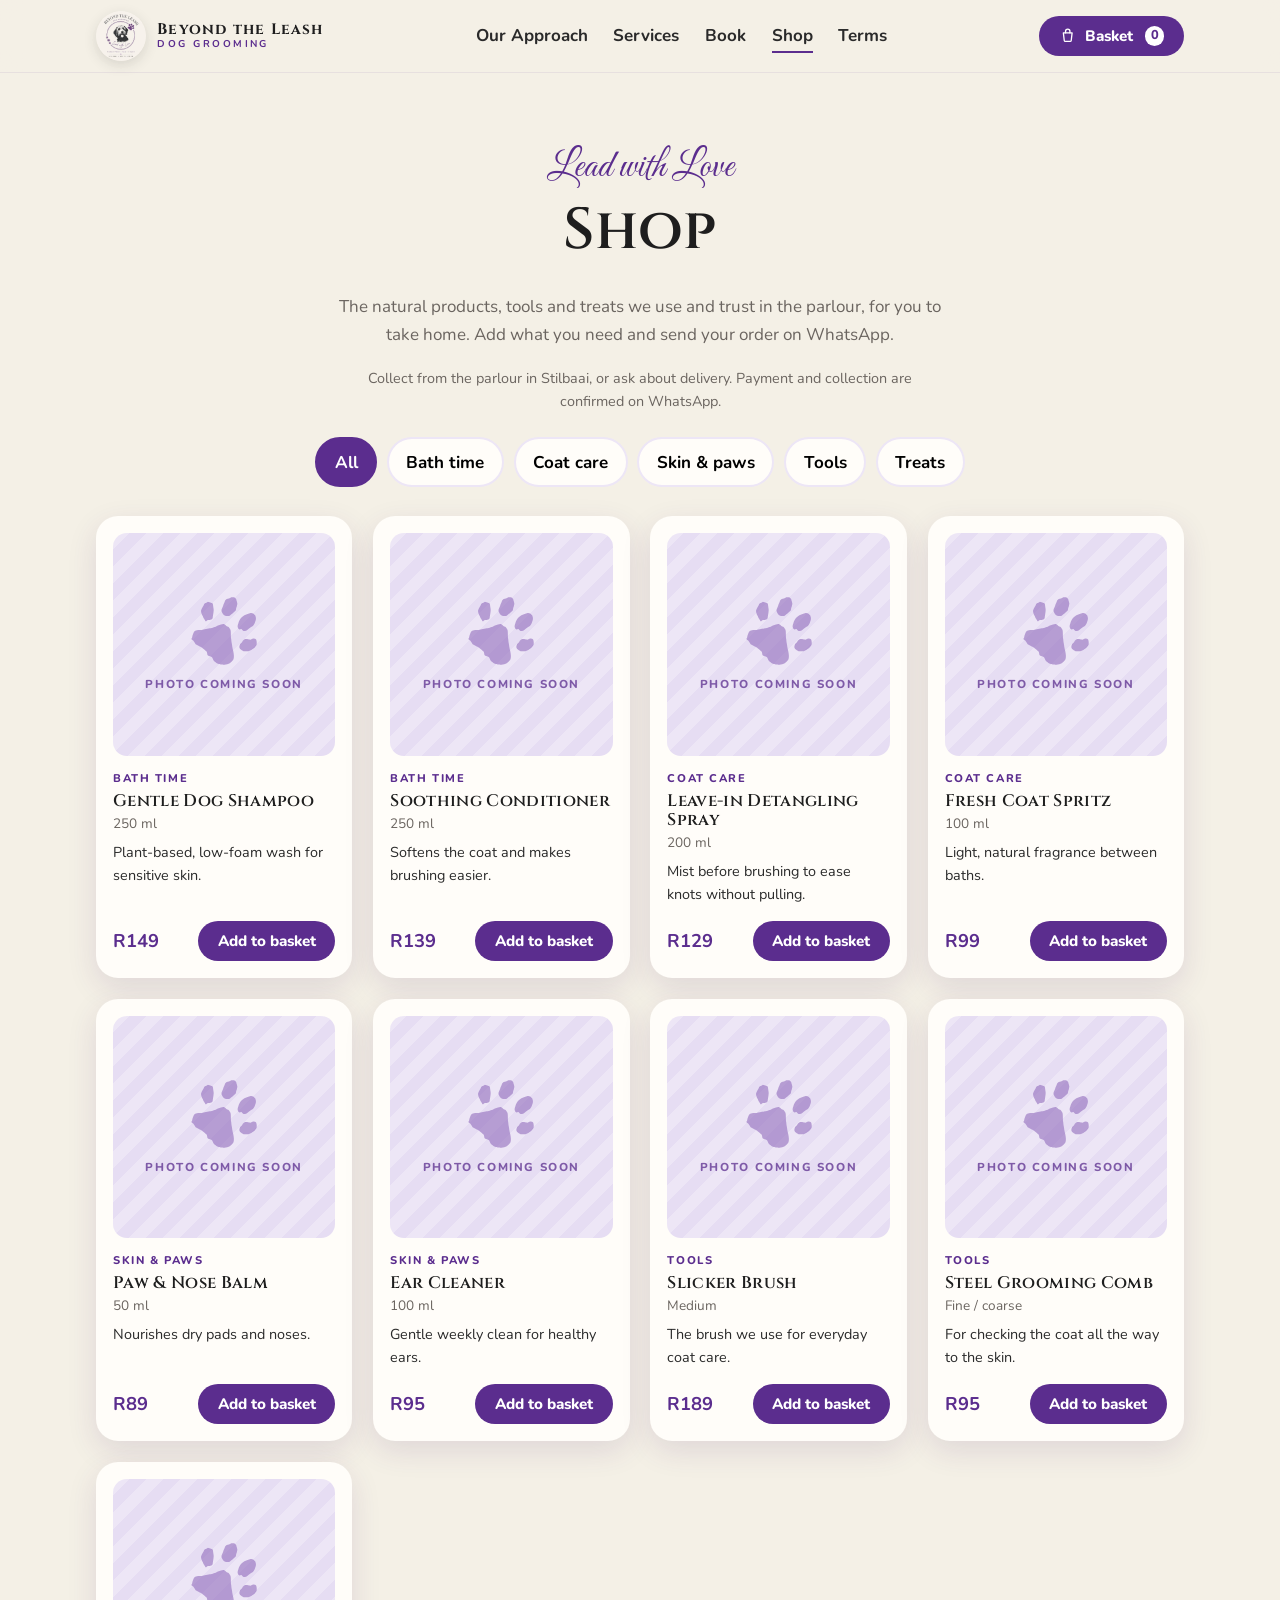
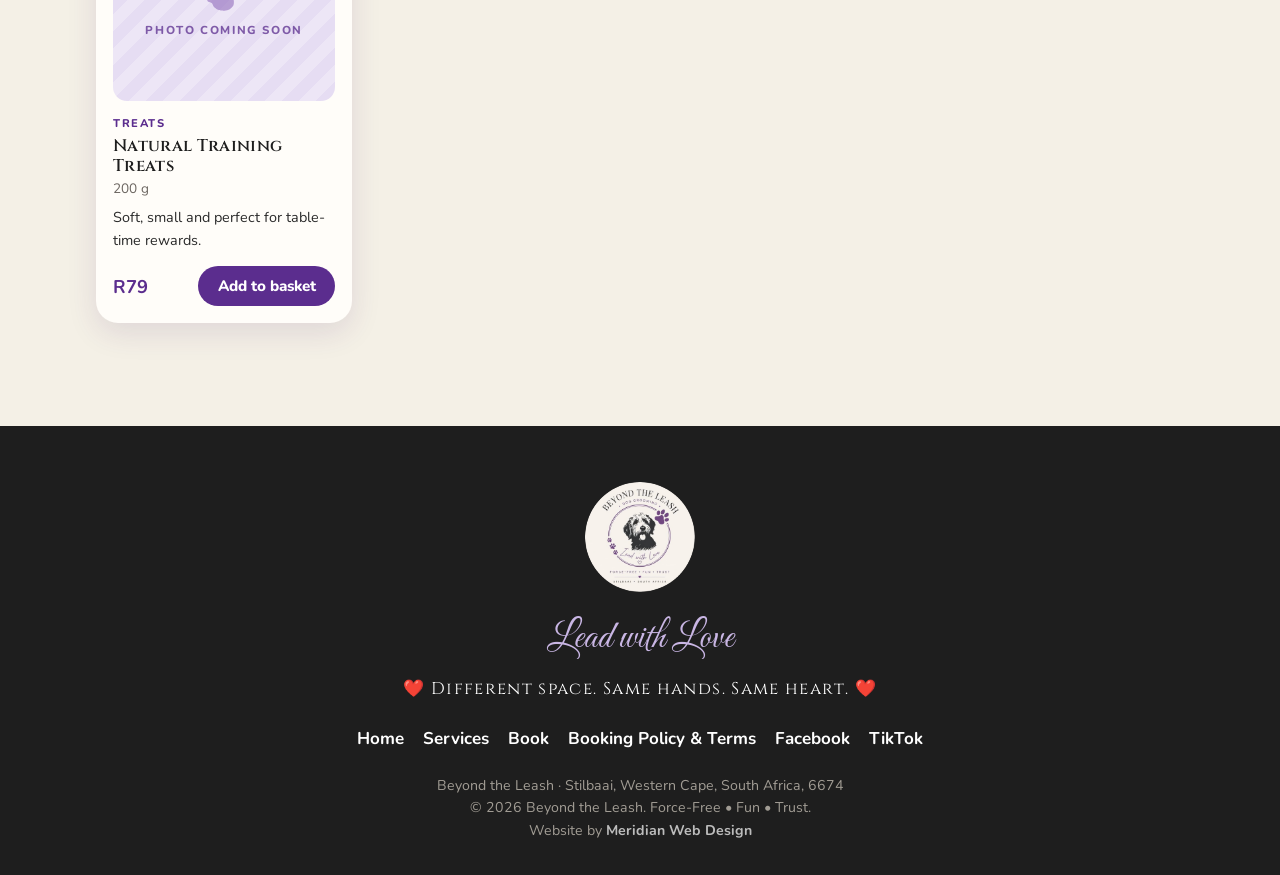
==== commit e4dc223f: "Credit Meridian Web Design in the footer Every page now ends with a link to the studio that built th" ====
--- a/catalog.html
+++ b/catalog.html
@@ -77,6 +77,7 @@
     </nav>
     <small>Beyond the Leash · <span data-town></span></small>
     <small>© <span data-year></span> Beyond the Leash. Force-Free • Fun • Trust.</small>
+    <small>Website by <a href="https://meridianwebdesign.co" rel="noopener">Meridian Web Design</a></small>
   </div>
 </footer>
 
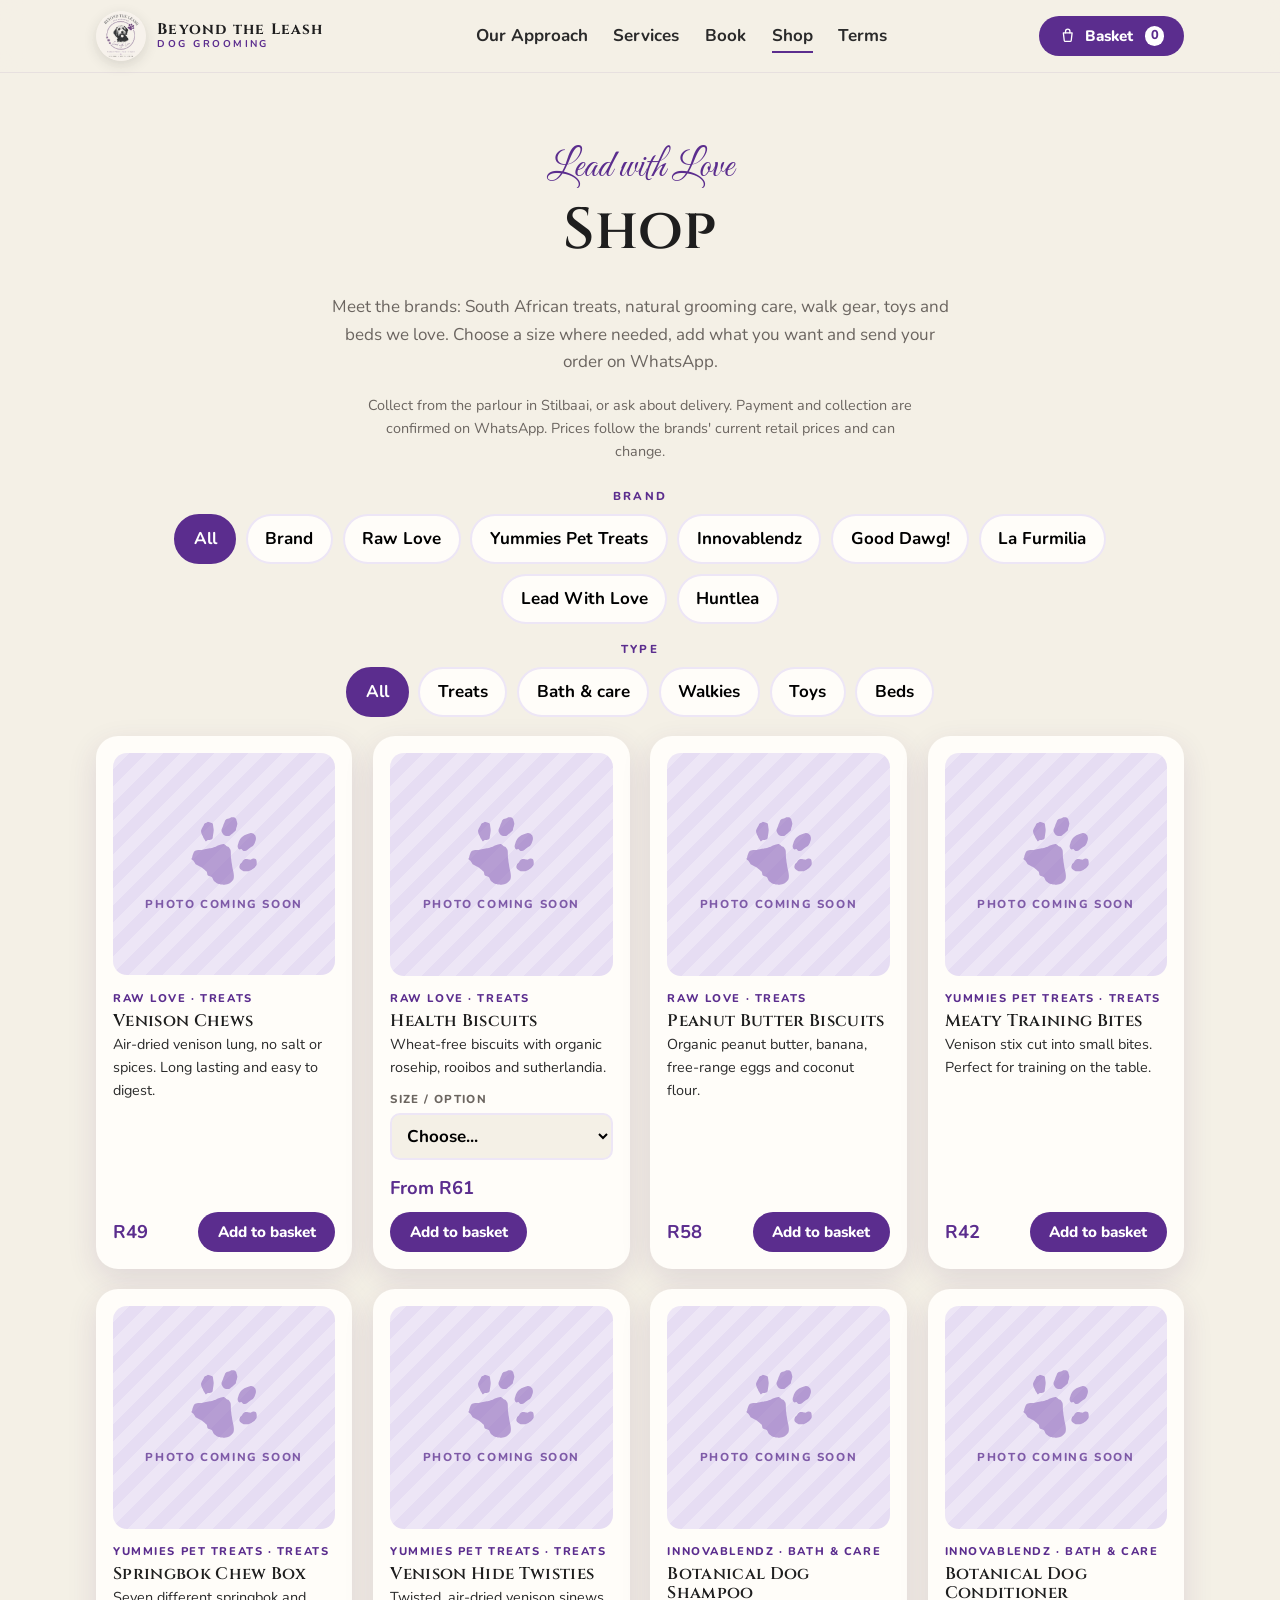
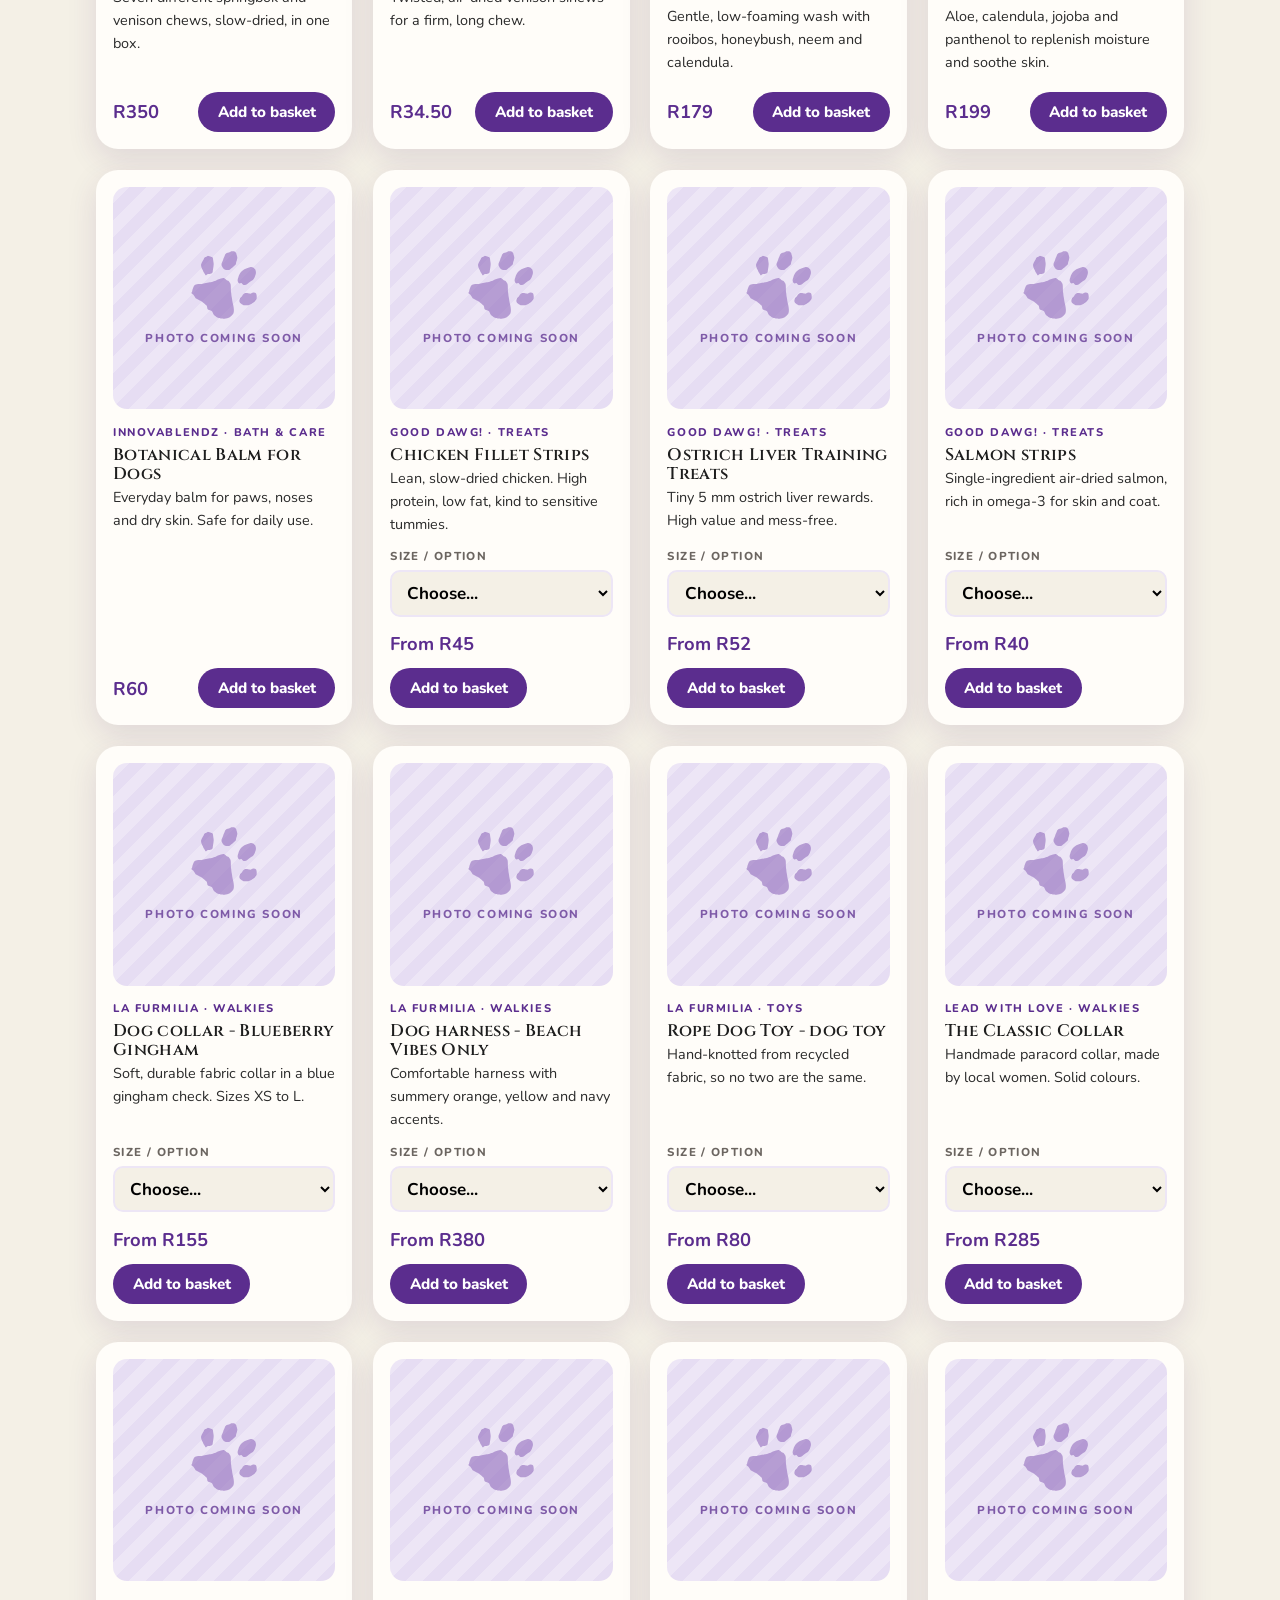
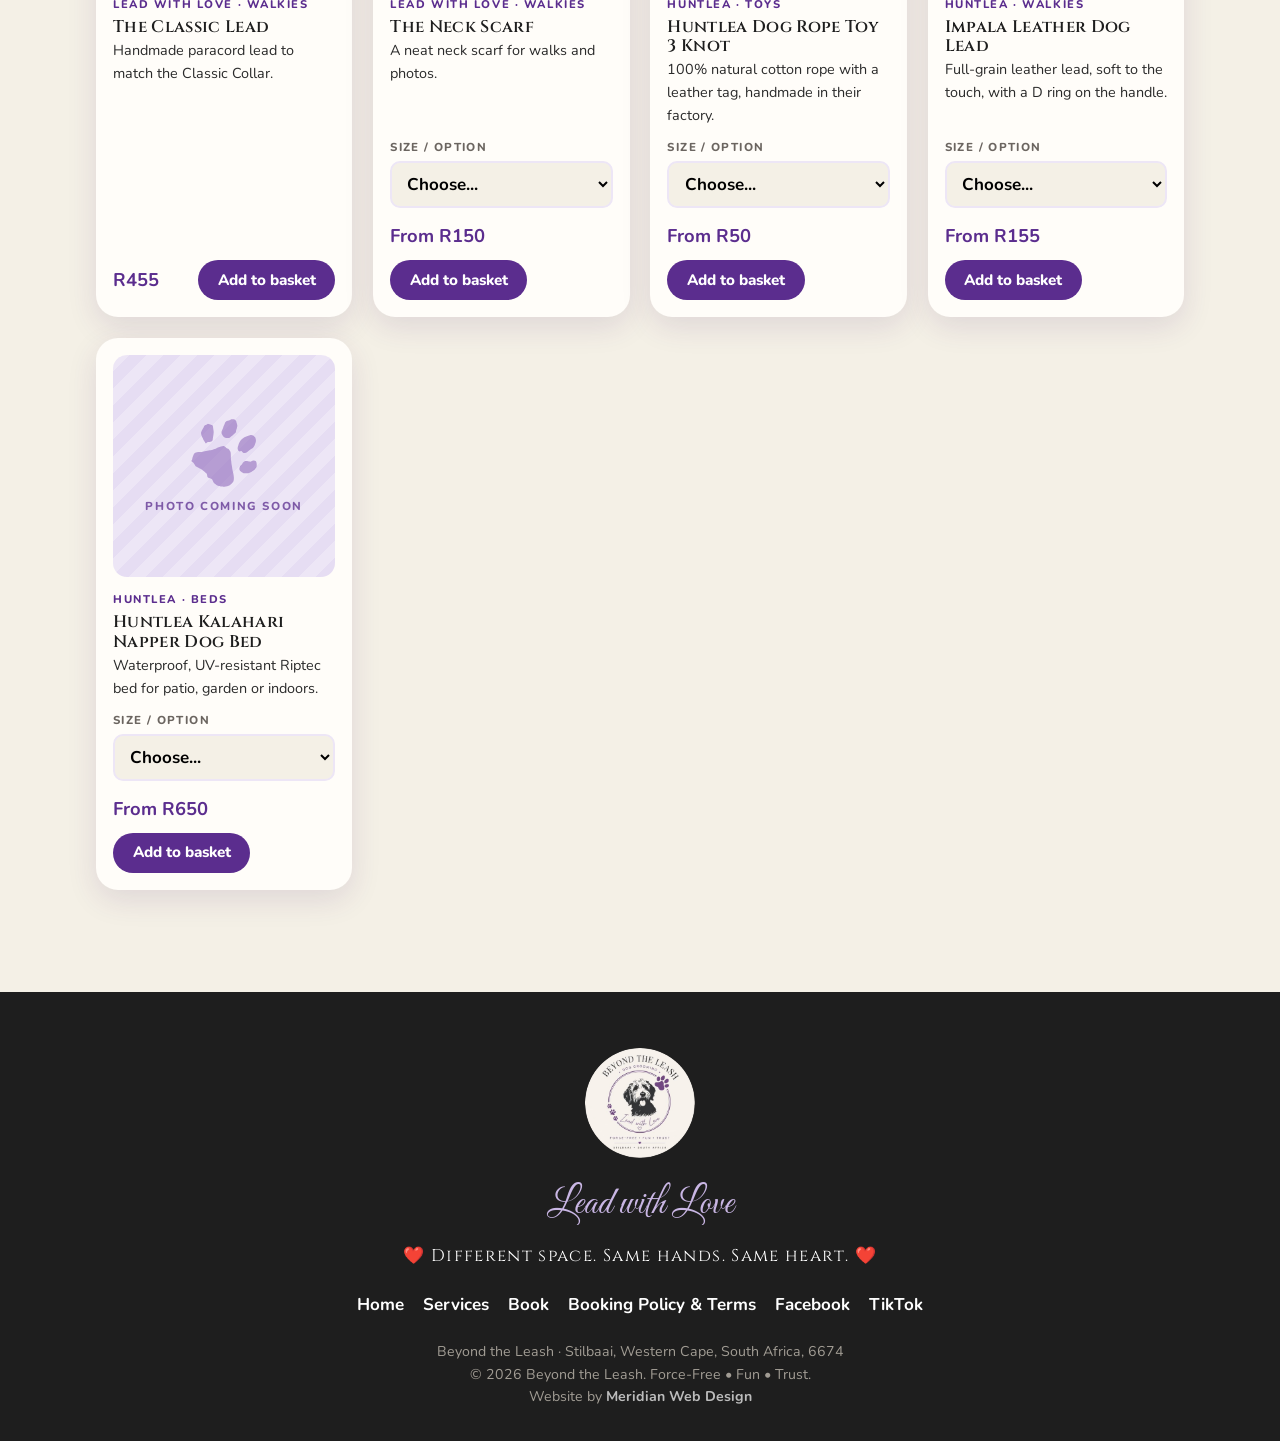
==== commit 7b97e679: "Fill the catalog with products from the Meet the Brands price list Three products from each of the s" ====
--- a/catalog.html
+++ b/catalog.html
@@ -49,13 +49,17 @@
     <div class="container">
       <span class="script">Lead with Love</span>
       <h1>Shop</h1>
-      <p style="max-width:620px;margin:0 auto 1.2rem;color:var(--muted)">The natural products, tools and treats we use and trust in the parlour, for you to take home. Add what you need and send your order on WhatsApp.</p>
+      <p style="max-width:620px;margin:0 auto 1.2rem;color:var(--muted)">Meet the brands: South African treats, natural grooming care, walk gear, toys and beds we love. Choose a size where needed, add what you want and send your order on WhatsApp.</p>
       <p class="shop-note" data-shop-note></p>
     </div>
   </section>
 
   <section class="section" style="padding-top:0" id="shop">
     <div class="container">
+      <p class="filter-label">Brand</p>
+      <div class="chips cat-chips" id="brand-chips" role="tablist" aria-label="Brands"></div>
+      <div class="brand-intro" id="brand-intro"></div>
+      <p class="filter-label">Type</p>
       <div class="chips cat-chips" id="cat-chips" role="tablist" aria-label="Categories"></div>
       <div class="products-grid" id="products-grid"></div>
     </div>
--- a/css/styles.css
+++ b/css/styles.css
@@ -431,3 +431,24 @@
 .drawer-foot .shop-note { margin: 0; text-align: left; }
 .btn.disabled { opacity: .55; }
 .btn [data-icon] svg { width: 1.15em; height: 1.15em; vertical-align: -.2em; }
+
+/* Remembered booking details */
+.saved-dogs { display: flex; flex-wrap: wrap; align-items: center; gap: .5rem; background: var(--lavender-light); border-radius: var(--radius-sm); padding: .8rem 1rem; margin-bottom: 1.2rem; font-weight: 700; }
+.saved-dogs span { margin-right: .3rem; }
+.forget-row { margin: .4rem 0 0; }
+
+/* Catalog filters and variants */
+.filter-label { text-align: center; font-size: .72rem; font-weight: 800; letter-spacing: .18em; text-transform: uppercase; color: var(--purple); margin: 0 0 .5rem; }
+.cat-chips { margin-bottom: 1.2rem; }
+.brand-intro { text-align: center; color: var(--muted); font-size: .95rem; max-width: 620px; margin: -.4rem auto 1.4rem; }
+.brand-intro p { margin: 0; }
+.brand-intro a { font-weight: 800; }
+.product .blurb { margin-bottom: .7rem; }
+.variant { display: block; margin-bottom: .8rem; }
+.variant span { display: block; font-size: .72rem; font-weight: 800; letter-spacing: .12em; text-transform: uppercase; color: var(--muted); margin-bottom: .3rem; }
+.variant select { width: 100%; padding: .55rem .7rem; border-radius: 10px; border: 2px solid var(--lavender-light); background: var(--cream); font-weight: 700; min-height: 42px; }
+.variant select:focus { outline: none; border-color: var(--purple); background: #fff; }
+.variant select.shake { animation: shake .4s; border-color: #C0392B; }
+@keyframes shake { 0%, 100% { transform: translateX(0); } 25% { transform: translateX(-5px); } 75% { transform: translateX(5px); } }
+.product-img img { background: #fff; }
+.products-grid .empty { grid-column: 1 / -1; text-align: center; color: var(--muted); padding: 2rem 0; }
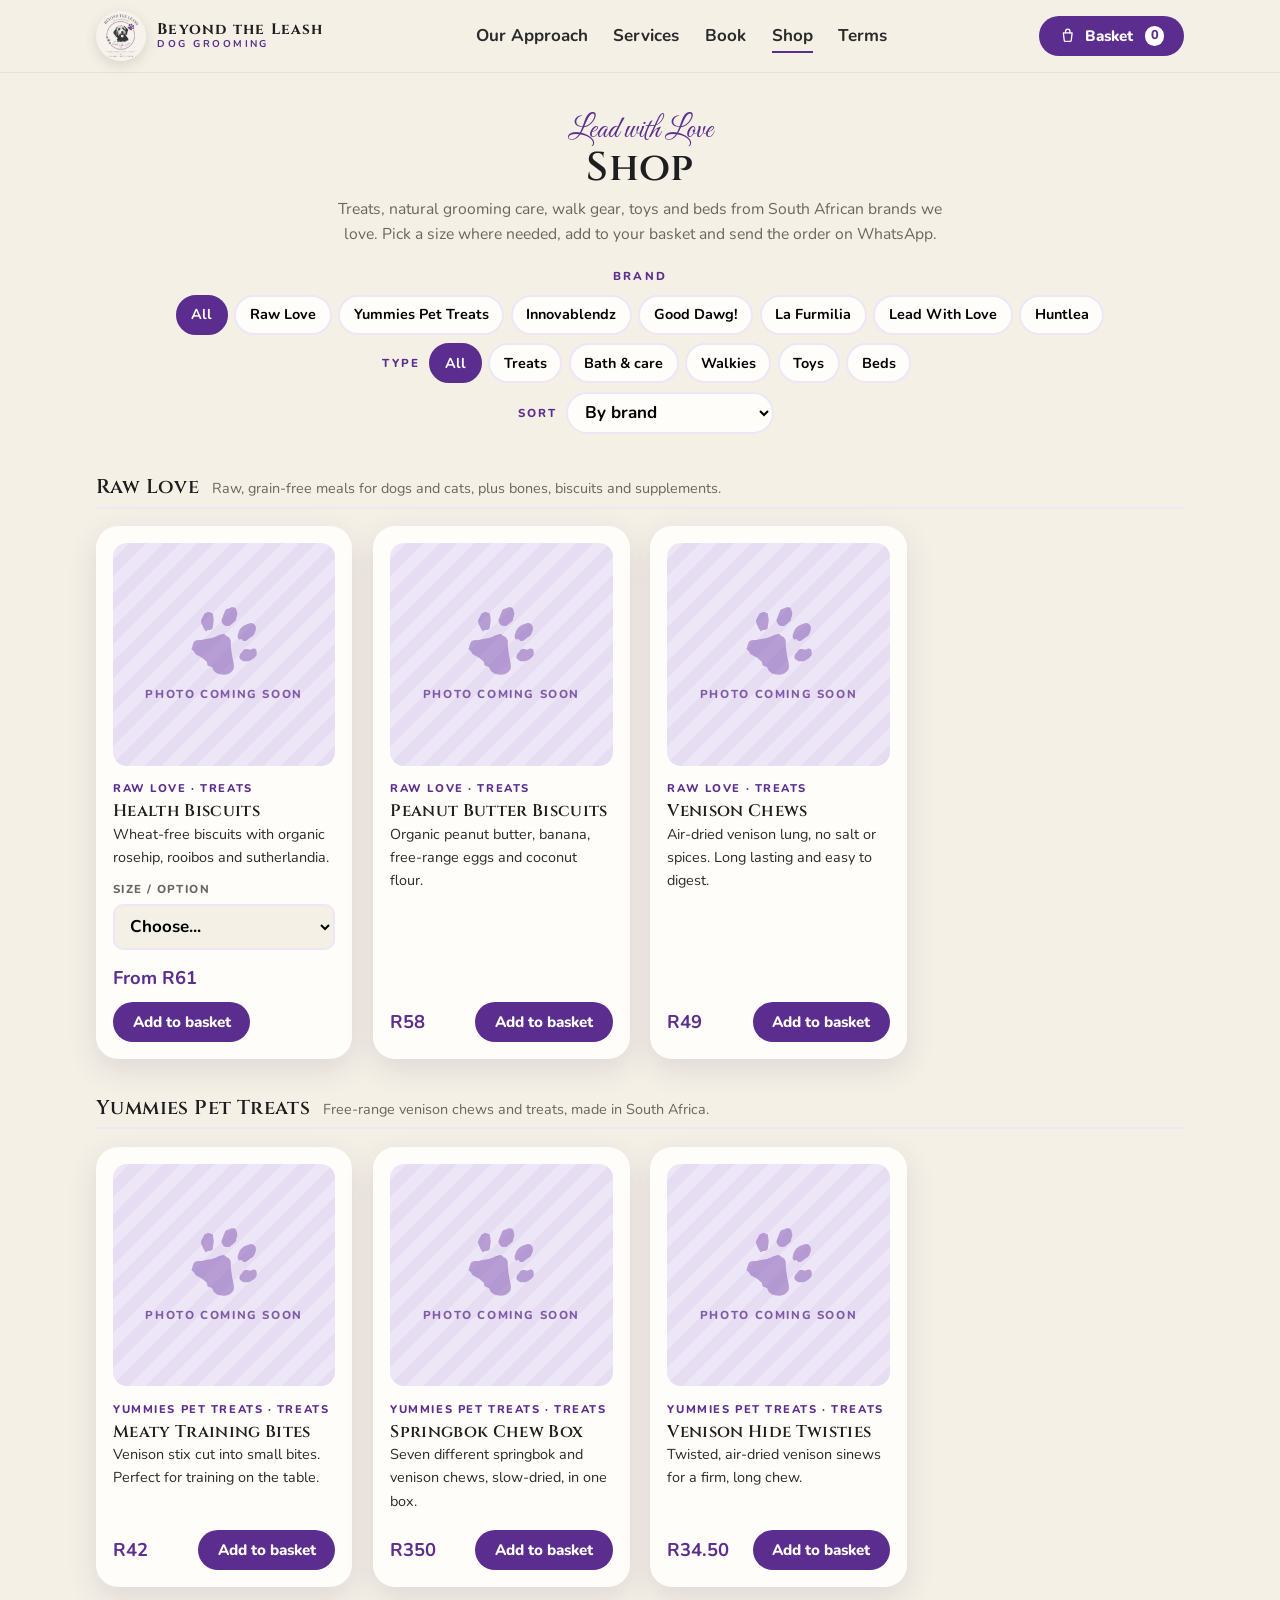
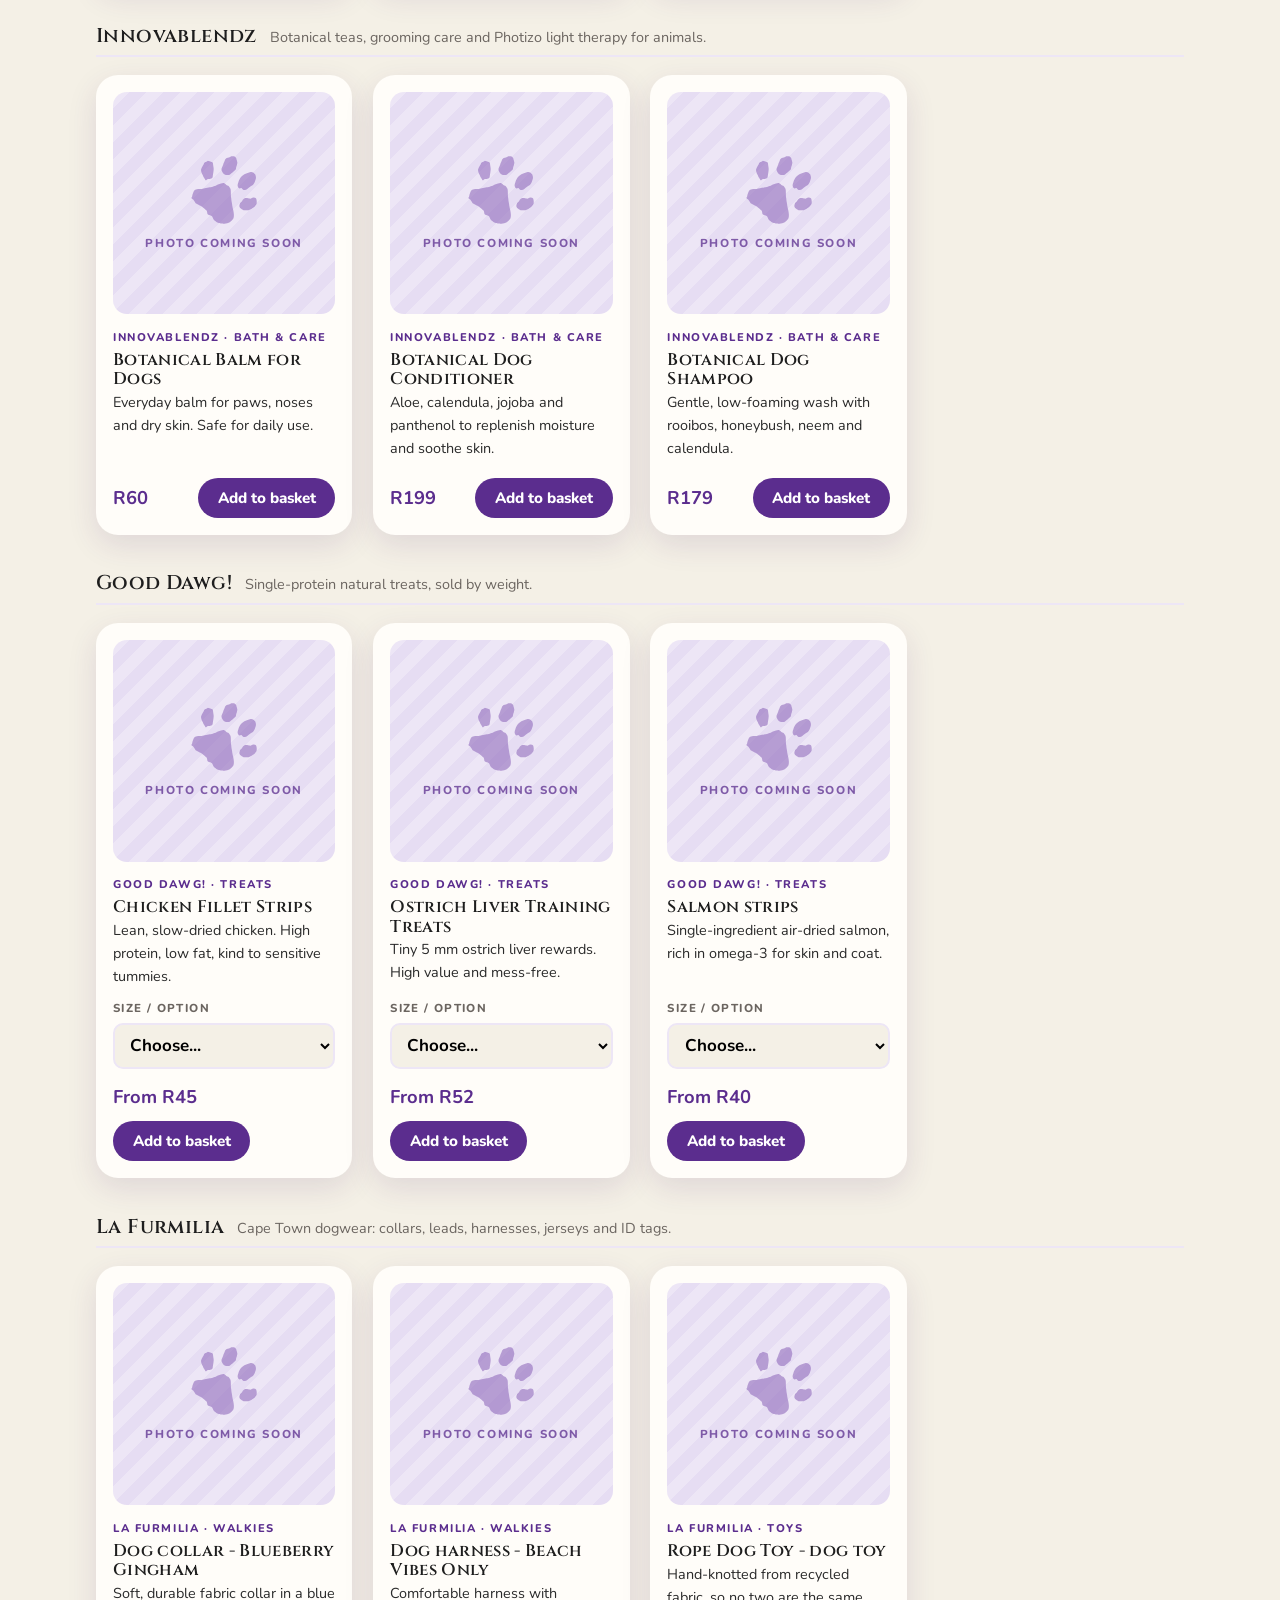
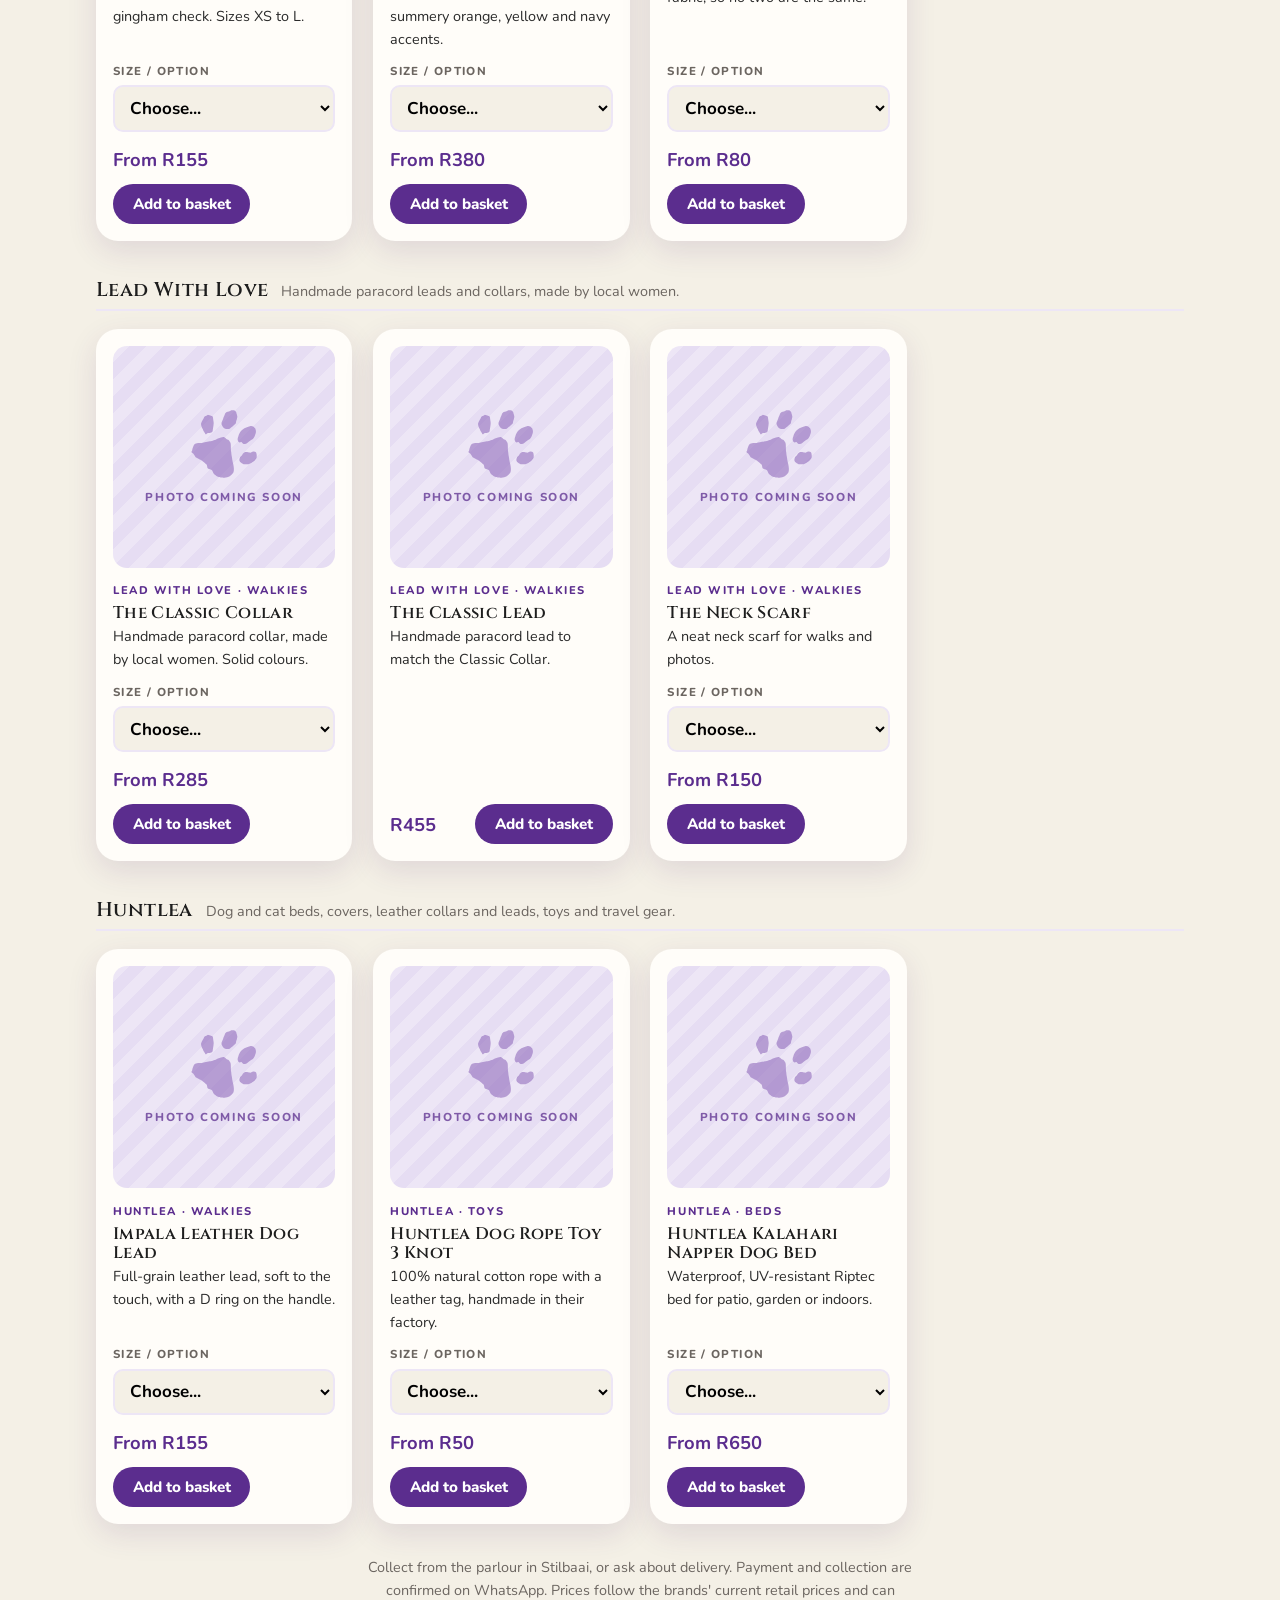
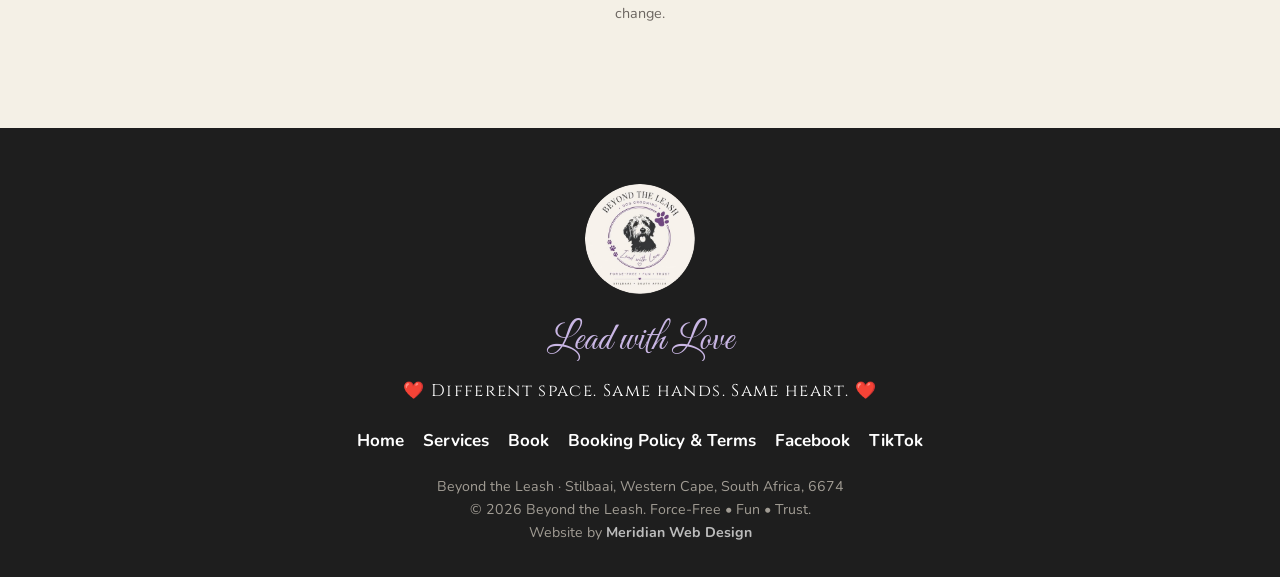
==== commit 0bd4ddc0: "Compact the shop header, open at the top, group by brand and add sorting Removes a stray "Brand" chi" ====
--- a/catalog.html
+++ b/catalog.html
@@ -45,23 +45,29 @@
 </header>
 
 <main>
-  <section class="terms-hero">
+  <section class="shop-hero">
     <div class="container">
       <span class="script">Lead with Love</span>
       <h1>Shop</h1>
-      <p style="max-width:620px;margin:0 auto 1.2rem;color:var(--muted)">Meet the brands: South African treats, natural grooming care, walk gear, toys and beds we love. Choose a size where needed, add what you want and send your order on WhatsApp.</p>
-      <p class="shop-note" data-shop-note></p>
+      <p class="shop-intro">Treats, natural grooming care, walk gear, toys and beds from South African brands we love. Pick a size where needed, add to your basket and send the order on WhatsApp.</p>
+      <div class="filters">
+        <div class="filter-row"><span class="filter-label">Brand</span><div class="chips" id="brand-chips" role="tablist" aria-label="Brands"></div></div>
+        <div class="filter-row"><span class="filter-label">Type</span><div class="chips" id="cat-chips" role="tablist" aria-label="Types"></div></div>
+        <div class="filter-row"><label class="filter-label" for="sort">Sort</label><select id="sort" class="sort-select">
+          <option value="brand">By brand</option>
+          <option value="name">Name A to Z</option>
+          <option value="price-asc">Price, low to high</option>
+          <option value="price-desc">Price, high to low</option>
+        </select></div>
+      </div>
+      <div class="brand-intro" id="brand-intro"></div>
     </div>
   </section>
 
-  <section class="section" style="padding-top:0" id="shop">
+  <section class="section shop-grid-section" id="shop">
     <div class="container">
-      <p class="filter-label">Brand</p>
-      <div class="chips cat-chips" id="brand-chips" role="tablist" aria-label="Brands"></div>
-      <div class="brand-intro" id="brand-intro"></div>
-      <p class="filter-label">Type</p>
-      <div class="chips cat-chips" id="cat-chips" role="tablist" aria-label="Categories"></div>
       <div class="products-grid" id="products-grid"></div>
+      <p class="shop-note" data-shop-note style="text-align:center;margin-top:2rem"></p>
     </div>
   </section>
 </main>
--- a/css/styles.css
+++ b/css/styles.css
@@ -452,3 +452,23 @@
 @keyframes shake { 0%, 100% { transform: translateX(0); } 25% { transform: translateX(-5px); } 75% { transform: translateX(5px); } }
 .product-img img { background: #fff; }
 .products-grid .empty { grid-column: 1 / -1; text-align: center; color: var(--muted); padding: 2rem 0; }
+
+/* Compact shop header, grouping and sorting */
+.shop-hero { text-align: center; padding: clamp(1.6rem, 4vw, 2.6rem) 0 .4rem; }
+.shop-hero .script { font-size: 1.9rem; display: block; line-height: 1; }
+.shop-hero h1 { font-size: clamp(1.8rem, 4vw, 2.5rem); margin-bottom: .4rem; }
+.shop-intro { max-width: 640px; margin: 0 auto 1.2rem; color: var(--muted); font-size: .98rem; }
+.filters { display: grid; gap: .55rem; max-width: 980px; margin: 0 auto; }
+.filter-row { display: flex; align-items: center; justify-content: center; gap: .6rem; flex-wrap: wrap; }
+.filter-row .filter-label { margin: 0; min-width: 3.2rem; text-align: right; }
+.filter-row .chips { justify-content: center; gap: .4rem; }
+.filter-row .chip { padding: .4rem .85rem; min-height: 36px; font-size: .9rem; }
+.sort-select { padding: .4rem 2rem .4rem .8rem; border-radius: 999px; border: 2px solid var(--lavender-light); background: var(--white); font-weight: 700; min-height: 36px; }
+.sort-select:focus { outline: none; border-color: var(--purple); }
+.brand-intro { margin: .8rem auto 0; }
+.shop-grid-section { padding-top: 1.4rem; }
+.group-head { grid-column: 1 / -1; margin: 1rem 0 -.2rem; display: flex; align-items: baseline; gap: .8rem; flex-wrap: wrap; border-bottom: 2px solid var(--lavender-light); padding-bottom: .4rem; }
+.group-head:first-child { margin-top: 0; }
+.group-head h2 { font-size: 1.25rem; margin: 0; }
+.group-head p { margin: 0; color: var(--muted); font-size: .9rem; }
+@media (max-width: 600px) { .filter-row { justify-content: flex-start; } .filter-row .filter-label { text-align: left; min-width: 0; width: 100%; } }
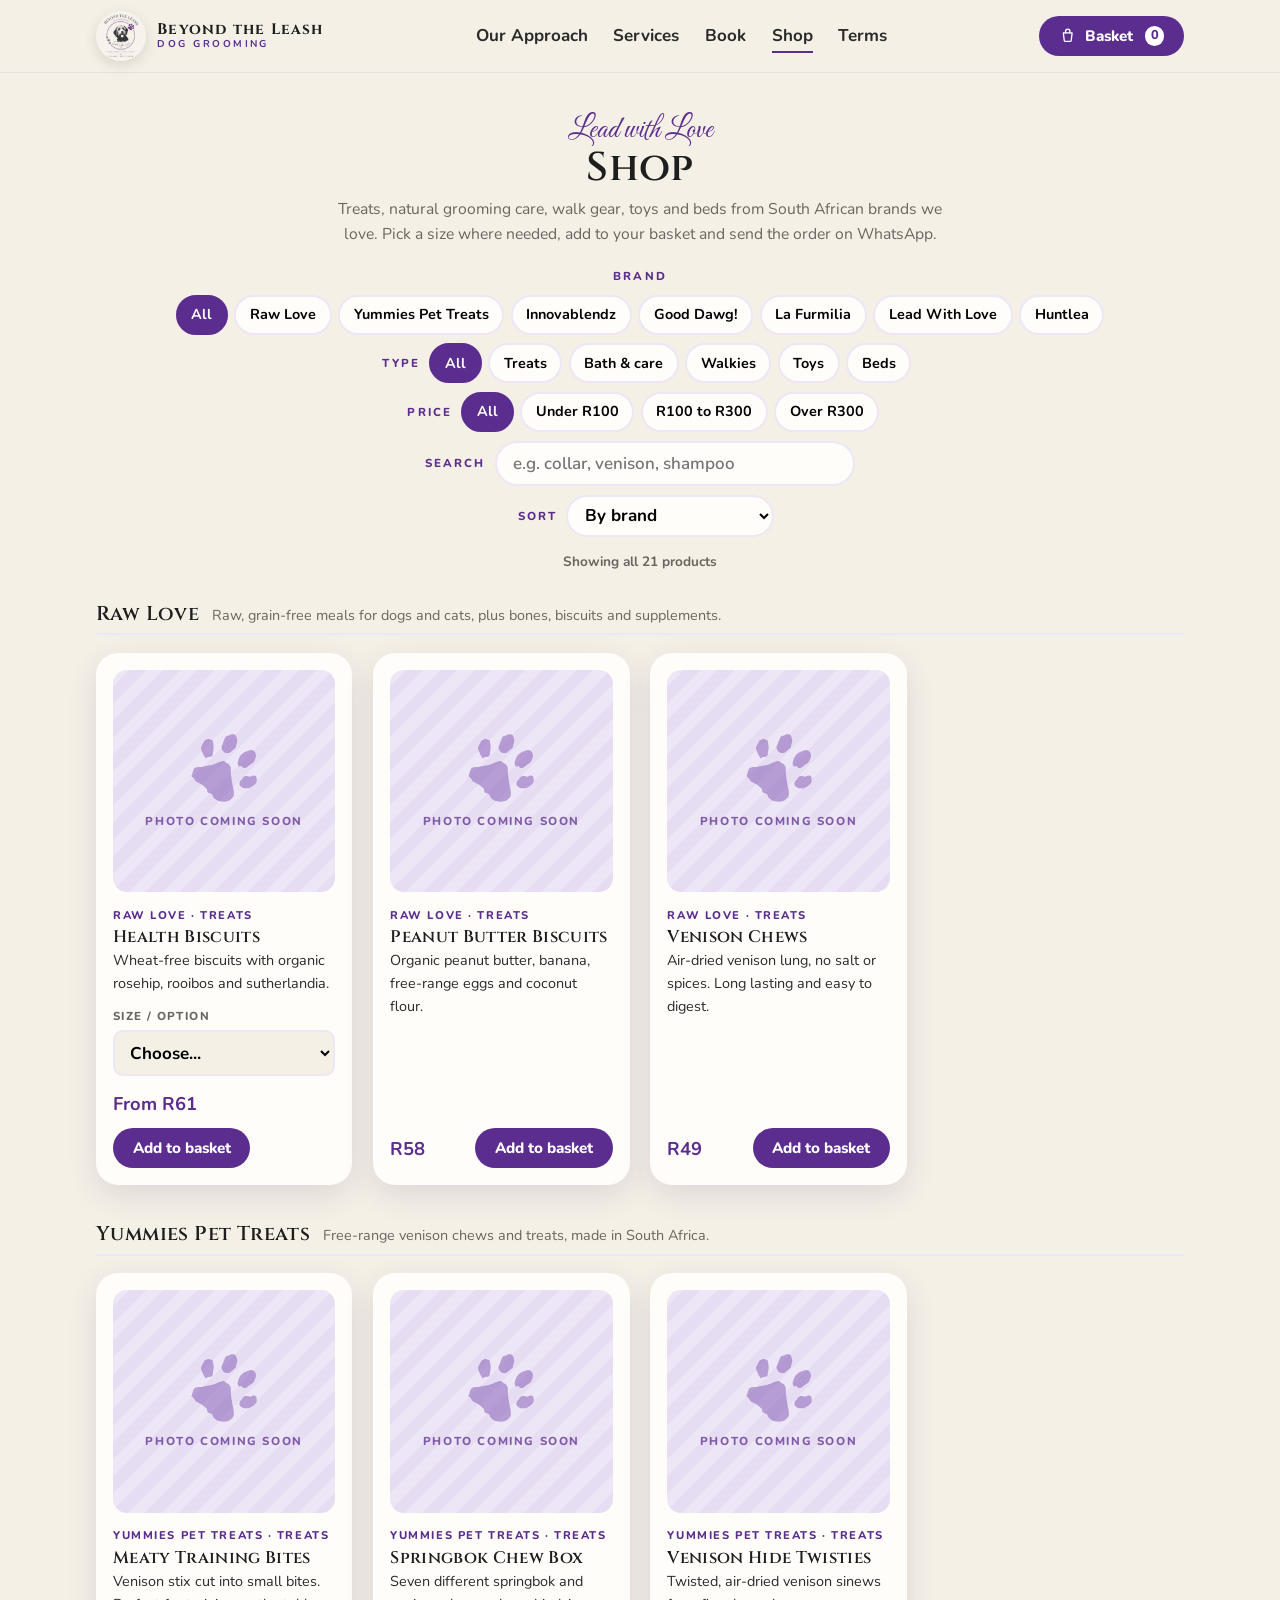
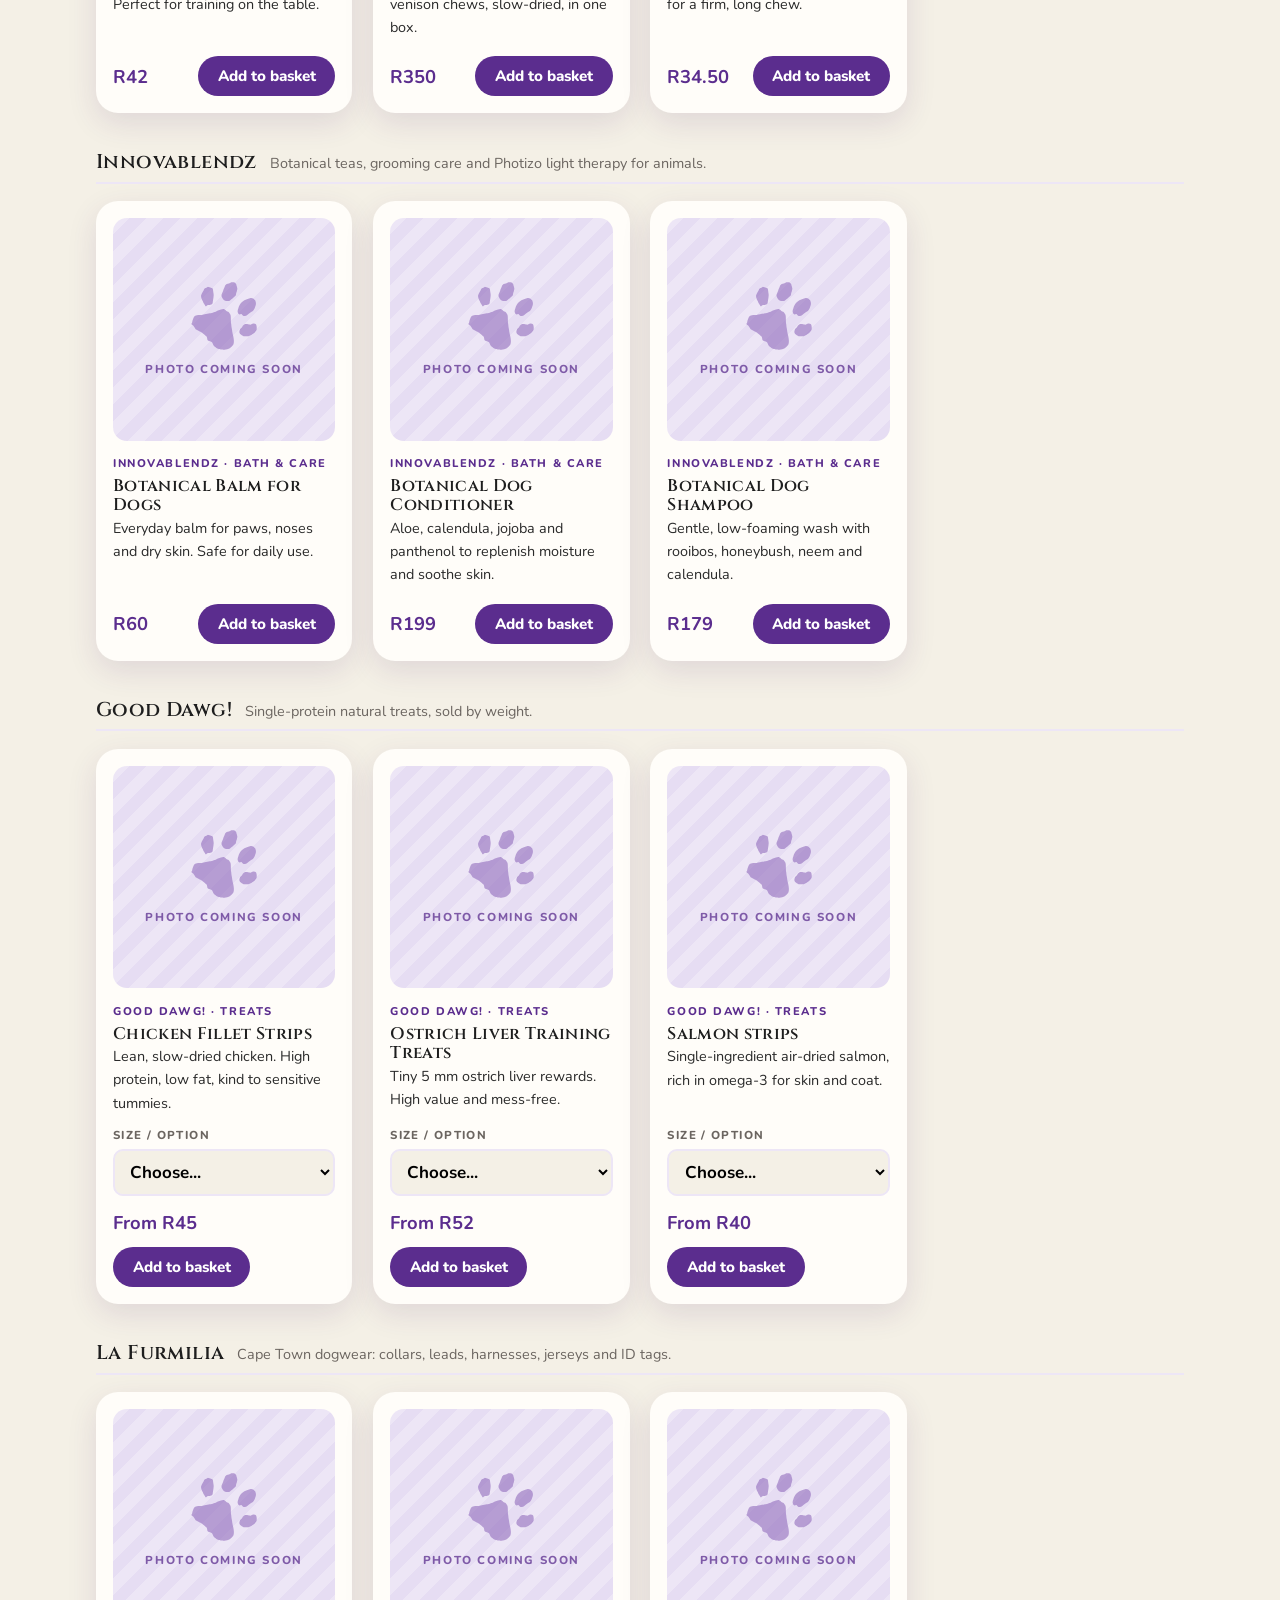
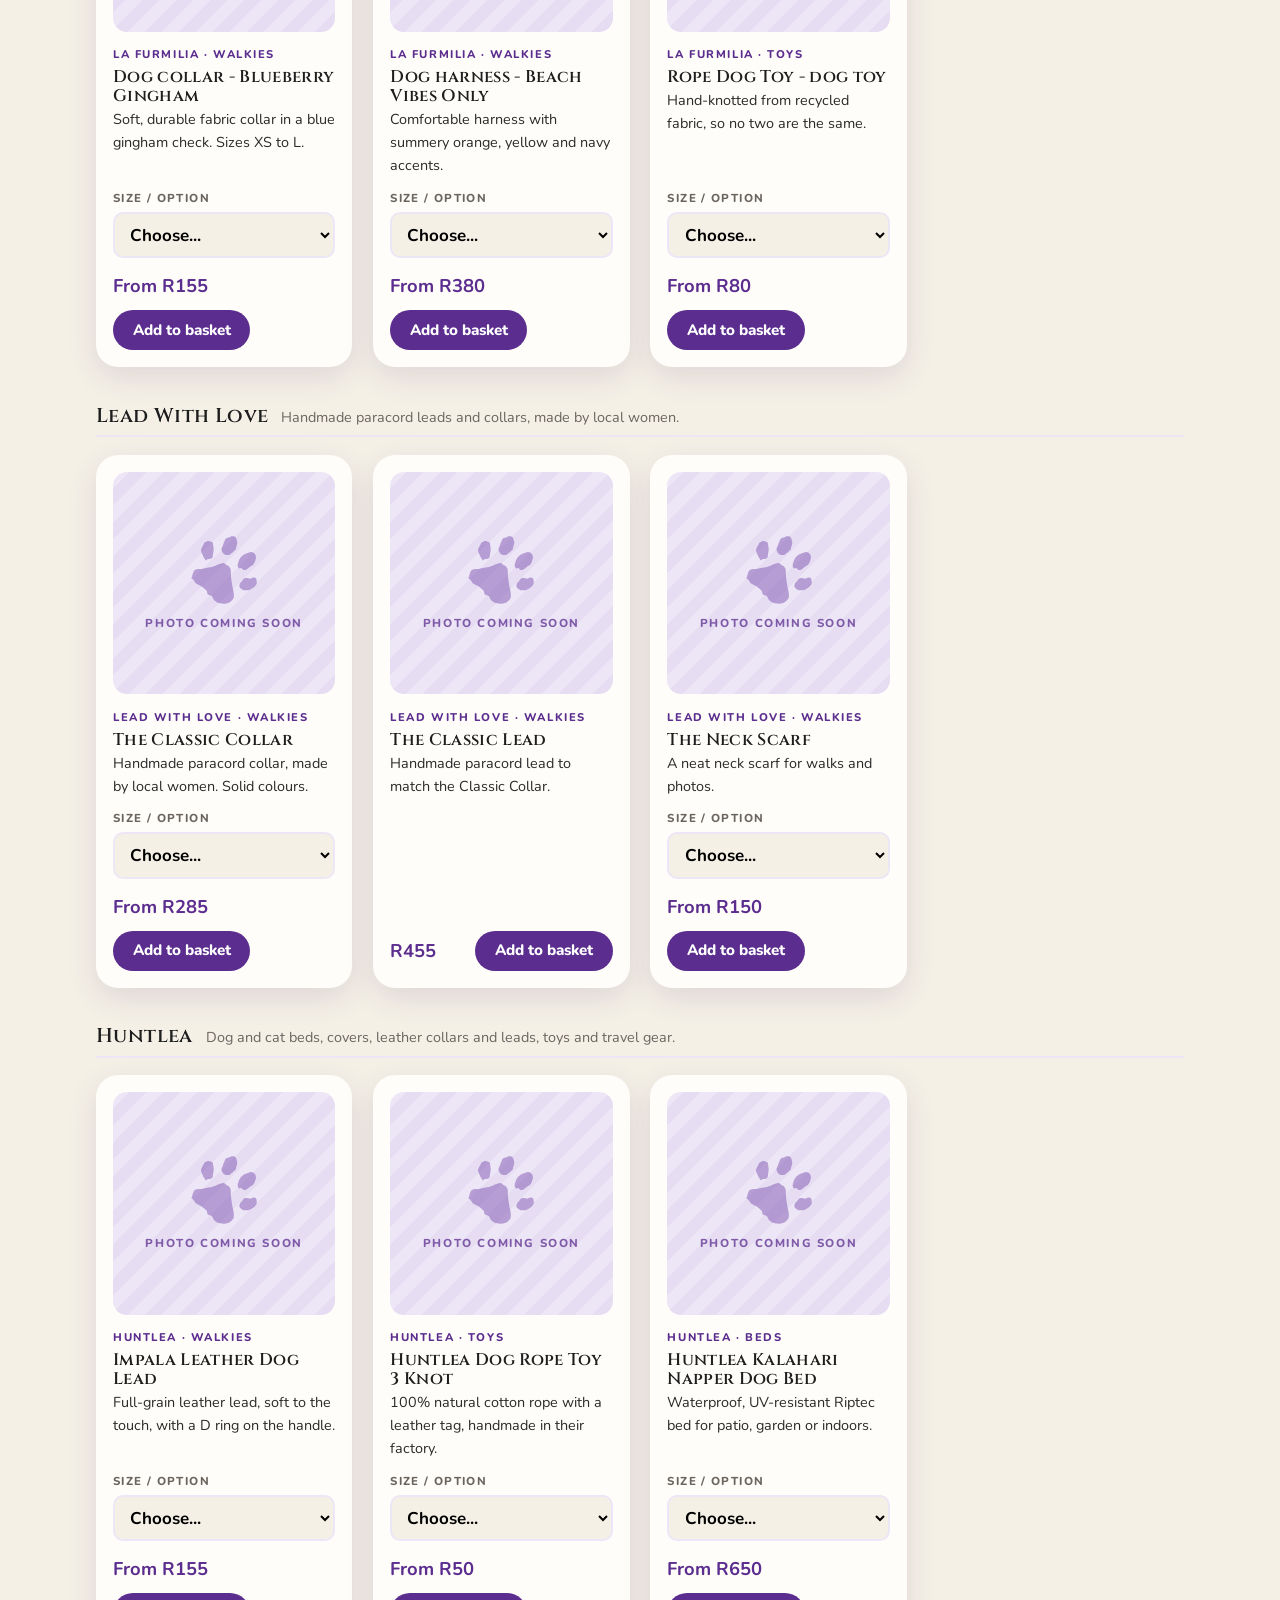
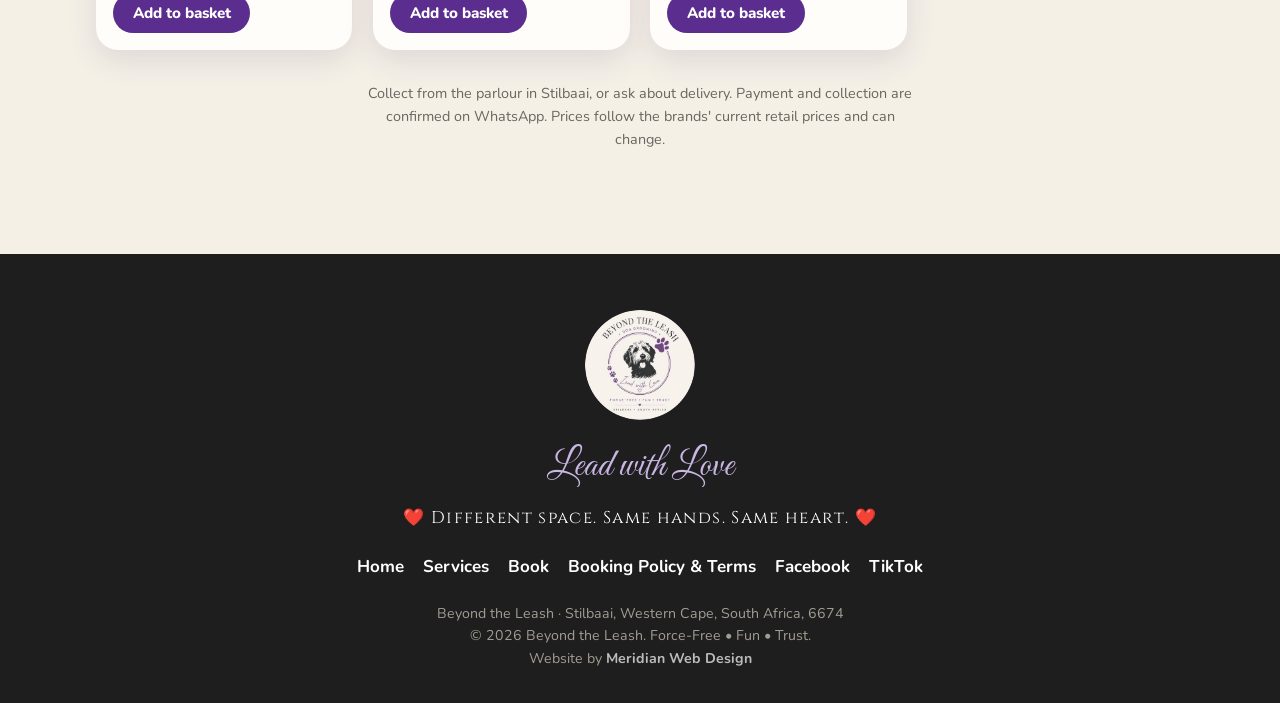
==== commit 051f3631: "Add search, price range filter, results count and clear button to the shop Co-Authored-By: Claude Fa" ====
--- a/catalog.html
+++ b/catalog.html
@@ -53,6 +53,8 @@
       <div class="filters">
         <div class="filter-row"><span class="filter-label">Brand</span><div class="chips" id="brand-chips" role="tablist" aria-label="Brands"></div></div>
         <div class="filter-row"><span class="filter-label">Type</span><div class="chips" id="cat-chips" role="tablist" aria-label="Types"></div></div>
+        <div class="filter-row"><span class="filter-label">Price</span><div class="chips" id="price-chips" role="tablist" aria-label="Price range"></div></div>
+        <div class="filter-row filter-search"><label class="filter-label" for="search">Search</label><input type="search" id="search" class="search-input" placeholder="e.g. collar, venison, shampoo" autocomplete="off"></div>
         <div class="filter-row"><label class="filter-label" for="sort">Sort</label><select id="sort" class="sort-select">
           <option value="brand">By brand</option>
           <option value="name">Name A to Z</option>
@@ -61,6 +63,7 @@
         </select></div>
       </div>
       <div class="brand-intro" id="brand-intro"></div>
+      <p class="results-line"><span id="results-count"></span> <button type="button" class="btn btn-ghost btn-sm" id="clear-filters" hidden>Clear filters</button></p>
     </div>
   </section>
 
--- a/css/styles.css
+++ b/css/styles.css
@@ -472,3 +472,10 @@
 .group-head h2 { font-size: 1.25rem; margin: 0; }
 .group-head p { margin: 0; color: var(--muted); font-size: .9rem; }
 @media (max-width: 600px) { .filter-row { justify-content: flex-start; } .filter-row .filter-label { text-align: left; min-width: 0; width: 100%; } }
+
+/* Shop search and results line */
+.search-input { width: min(100%, 360px); padding: .45rem 1rem; border-radius: 999px; border: 2px solid var(--lavender-light); background: var(--white); font-weight: 600; min-height: 36px; }
+.search-input:focus { outline: none; border-color: var(--purple); }
+.results-line { display: flex; justify-content: center; align-items: center; gap: .6rem; flex-wrap: wrap; margin: .9rem 0 0; font-size: .85rem; color: var(--muted); font-weight: 700; }
+.results-line .btn-sm { min-height: 32px; padding: .3rem .8rem; font-size: .85rem; }
+.results-line .btn[hidden] { display: none; }
